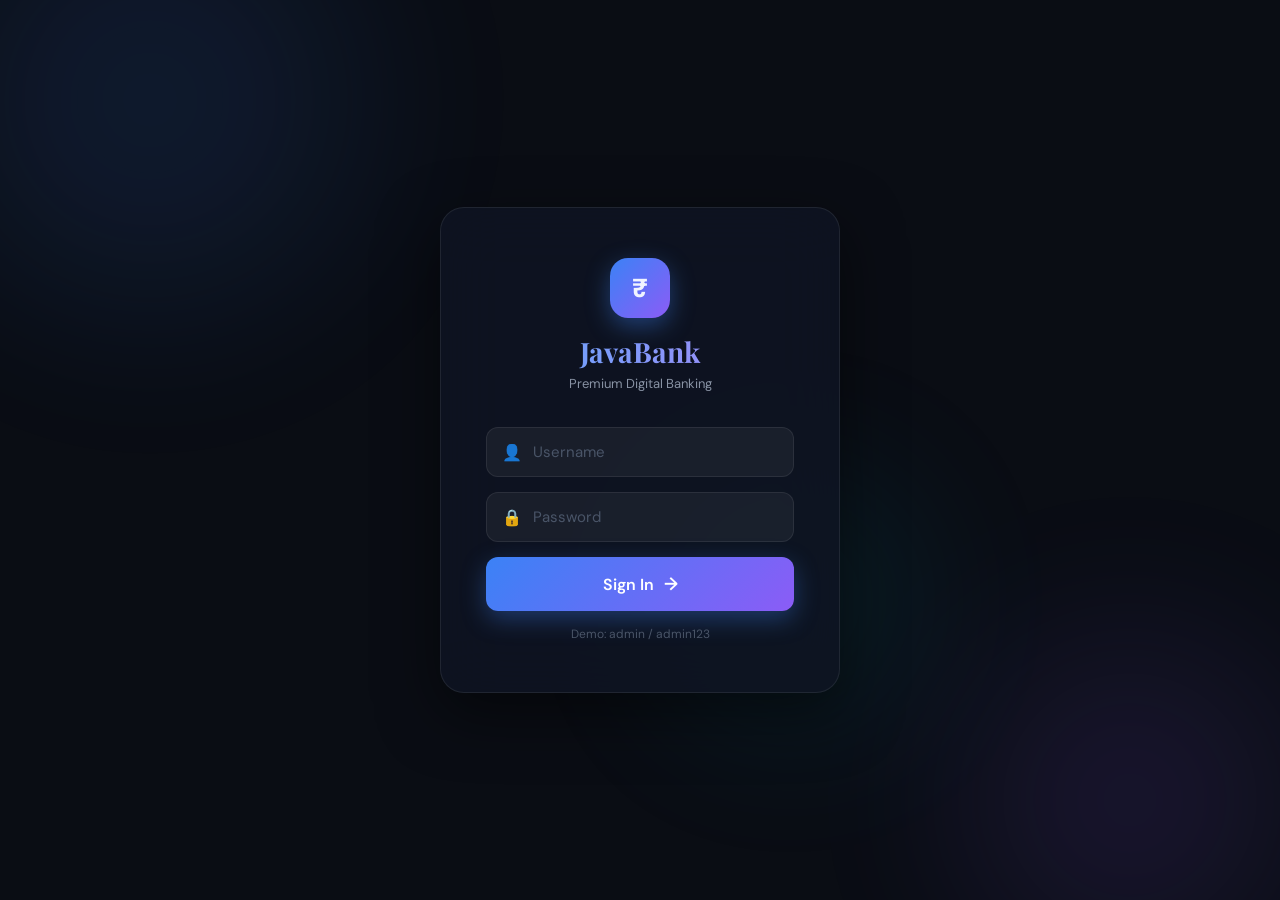
==== src/main/resources/static/index.html @ 06f4666f "Final fix for file structure" ====
<!DOCTYPE html>
<html lang="en">
<head>
    <meta charset="UTF-8">
    <meta name="viewport" content="width=device-width, initial-scale=1.0">
    <title>Java Bank | Premium Banking</title>
    <link rel="preconnect" href="https://fonts.googleapis.com">
    <link href="https://fonts.googleapis.com/css2?family=Playfair+Display:wght@400;700&family=DM+Sans:wght@300;400;500;600&display=swap" rel="stylesheet">
    <link rel="stylesheet" href="style.css">
</head>
<body>

<!-- Animated Background -->
<div class="bg-orbs">
    <div class="orb orb-1"></div>
    <div class="orb orb-2"></div>
    <div class="orb orb-3"></div>
</div>

<!-- LOGIN PAGE -->
<div class="auth-wrapper" id="authBox">
    <div class="auth-card">
        <div class="auth-logo">
            <span class="logo-icon">₹</span>
            <h1>JavaBank</h1>
            <p>Premium Digital Banking</p>
        </div>
        <div class="auth-form">
            <div class="input-group">
                <span class="input-icon">👤</span>
                <input type="text" id="loginUser" placeholder="Username" autocomplete="off">
            </div>
            <div class="input-group">
                <span class="input-icon">🔒</span>
                <input type="password" id="loginPass" placeholder="Password">
            </div>
            <button class="btn-login" onclick="handleLogin()">
                <span>Sign In</span>
                <span class="btn-arrow">→</span>
            </button>
            <p class="hint-text">Demo: admin / admin123</p>
        </div>
    </div>
</div>

<!-- MAIN APP -->
<div id="homePage" style="display:none;" class="app-wrapper">

    <!-- Sidebar -->
    <aside class="sidebar" id="sidebar">
        <div class="sidebar-header">
            <span class="logo-icon-sm">₹</span>
            <span class="brand-name">JavaBank</span>
        </div>
        <nav class="sidebar-nav">
            <a href="#" class="nav-item active" onclick="showSection('homeContent'); setActive(this)">
                <span class="nav-icon">🏠</span><span>Dashboard</span>
            </a>
            <a href="#" class="nav-item" onclick="showSection('viewBalanceSection'); setActive(this)">
                <span class="nav-icon">🔍</span><span>Check Balance</span>
            </a>
            <a href="#" class="nav-item" onclick="showSection('depositSection'); setActive(this)">
                <span class="nav-icon">💰</span><span>Deposit</span>
            </a>
            <a href="#" class="nav-item" onclick="showSection('withdrawSection'); setActive(this)">
                <span class="nav-icon">💸</span><span>Withdraw</span>
            </a>
            <a href="#" class="nav-item" onclick="showSection('transferSection'); setActive(this)">
                <span class="nav-icon">🔄</span><span>Transfer</span>
            </a>
        </nav>
        <div class="sidebar-footer">
            <div class="user-chip">
                <div class="avatar">A</div>
                <div>
                    <div class="user-name">Admin</div>
                    <div class="user-role">Super Admin</div>
                </div>
            </div>
            <button class="logout-btn" onclick="doLogout()">⏻</button>
        </div>
    </aside>

    <!-- Main Content -->
    <main class="main-content">
        <!-- Top Bar -->
        <header class="topbar">
            <button class="hamburger" onclick="toggleSidebar()">☰</button>
            <div class="topbar-right">
                <div class="greeting" id="greeting">Good Morning ☀️</div>
                <div class="date-badge" id="dateBadge"></div>
            </div>
        </header>

        <!-- DASHBOARD -->
        <section id="homeContent" class="page active-page">
            <div class="page-header">
                <h2>Welcome back, <span class="highlight">Admin</span></h2>
                <p>Manage your accounts seamlessly</p>
            </div>
            <div class="stats-row">
                <div class="stat-card" style="--accent:#4ade80">
                    <div class="stat-icon">💰</div>
                    <div class="stat-label">Total Deposits</div>
                    <div class="stat-value">Ready</div>
                </div>
                <div class="stat-card" style="--accent:#60a5fa">
                    <div class="stat-icon">🔄</div>
                    <div class="stat-label">Transfers</div>
                    <div class="stat-value">Active</div>
                </div>
                <div class="stat-card" style="--accent:#f472b6">
                    <div class="stat-icon">🔒</div>
                    <div class="stat-label">Security</div>
                    <div class="stat-value">Secured</div>
                </div>
            </div>
            <div class="quick-actions">
                <h3>Quick Actions</h3>
                <div class="action-grid">
                    <div class="action-card" onclick="showSection('viewBalanceSection'); setActiveBySection('viewBalanceSection')">
                        <div class="action-emoji">🔍</div>
                        <div class="action-label">Check Balance</div>
                        <div class="action-sub">View account details</div>
                    </div>
                    <div class="action-card" onclick="showSection('depositSection'); setActiveBySection('depositSection')">
                        <div class="action-emoji">💰</div>
                        <div class="action-label">Deposit</div>
                        <div class="action-sub">Add funds instantly</div>
                    </div>
                    <div class="action-card" onclick="showSection('withdrawSection'); setActiveBySection('withdrawSection')">
                        <div class="action-emoji">💸</div>
                        <div class="action-label">Withdraw</div>
                        <div class="action-sub">Cash out anytime</div>
                    </div>
                    <div class="action-card" onclick="showSection('transferSection'); setActiveBySection('transferSection')">
                        <div class="action-emoji">🔄</div>
                        <div class="action-label">Transfer</div>
                        <div class="action-sub">Send to any account</div>
                    </div>
                </div>
            </div>
        </section>

        <!-- CHECK BALANCE -->
        <section id="viewBalanceSection" class="page" style="display:none;">
            <div class="page-header">
                <button class="back-pill" onclick="goBack()">← Back</button>
                <h2>🔍 Check Balance</h2>
                <p>View account details by ID</p>
            </div>
            <div class="form-card">
                <div class="input-group">
                    <span class="input-icon">🆔</span>
                    <input type="number" id="vId" placeholder="Enter Account ID">
                </div>
                <button class="btn-action btn-blue" onclick="getAccountDetails()">View Details</button>
                <div id="res" class="result-box" style="display:none;"></div>
            </div>
        </section>

        <!-- DEPOSIT -->
        <section id="depositSection" class="page" style="display:none;">
            <div class="page-header">
                <button class="back-pill" onclick="goBack()">← Back</button>
                <h2>💰 Deposit Money</h2>
                <p>Add funds to an account</p>
            </div>
            <div class="form-card">
                <div class="input-group">
                    <span class="input-icon">🆔</span>
                    <input type="number" id="depId" placeholder="Account ID">
                </div>
                <div class="input-group">
                    <span class="input-icon">₹</span>
                    <input type="number" id="depAmount" placeholder="Amount">
                </div>
                <button class="btn-action btn-green" onclick="apiCall('deposit','depId','depAmount')">Confirm Deposit</button>
            </div>
        </section>

        <!-- WITHDRAW -->
        <section id="withdrawSection" class="page" style="display:none;">
            <div class="page-header">
                <button class="back-pill" onclick="goBack()">← Back</button>
                <h2>💸 Withdraw Money</h2>
                <p>Withdraw from an account</p>
            </div>
            <div class="form-card">
                <div class="input-group">
                    <span class="input-icon">🆔</span>
                    <input type="number" id="wId" placeholder="Account ID">
                </div>
                <div class="input-group">
                    <span class="input-icon">₹</span>
                    <input type="number" id="wAmount" placeholder="Amount">
                </div>
                <button class="btn-action btn-red" onclick="apiCall('withdraw','wId','wAmount')">Confirm Withdraw</button>
            </div>
        </section>

        <!-- TRANSFER -->
        <section id="transferSection" class="page" style="display:none;">
            <div class="page-header">
                <button class="back-pill" onclick="goBack()">← Back</button>
                <h2>🔄 Fund Transfer</h2>
                <p>Send money between accounts</p>
            </div>
            <div class="form-card">
                <div class="input-group">
                    <span class="input-icon">📤</span>
                    <input type="number" id="fromId" placeholder="From Account ID">
                </div>
                <div class="input-group">
                    <span class="input-icon">📥</span>
                    <input type="number" id="toId" placeholder="To Account ID">
                </div>
                <div class="input-group">
                    <span class="input-icon">₹</span>
                    <input type="number" id="tAmt" placeholder="Amount">
                </div>
                <button class="btn-action btn-blue" onclick="makeTransfer()">Transfer Now</button>
            </div>
        </section>

    </main>
</div>

<!-- Toast Notification -->
<div id="toast" class="toast"></div>

<script src="script.js"></script>
</body>
</html>
---- src/main/resources/static/style.css ----
/* ===== CSS VARIABLES ===== */
:root {
    --bg-deep: #0a0d14;
    --bg-card: rgba(255,255,255,0.04);
    --bg-card-hover: rgba(255,255,255,0.08);
    --border: rgba(255,255,255,0.08);
    --border-glow: rgba(99,179,237,0.3);
    --text-primary: #f0f4ff;
    --text-secondary: #8892a4;
    --text-muted: #4a5568;
    --accent-blue: #60a5fa;
    --accent-green: #4ade80;
    --accent-red: #f87171;
    --accent-gold: #fbbf24;
    --sidebar-w: 260px;
    --radius: 16px;
    --shadow: 0 20px 60px rgba(0,0,0,0.5);
}

/* ===== RESET ===== */
*, *::before, *::after { margin: 0; padding: 0; box-sizing: border-box; }

body {
    font-family: 'DM Sans', sans-serif;
    background: var(--bg-deep);
    color: var(--text-primary);
    min-height: 100vh;
    overflow-x: hidden;
}

/* ===== ANIMATED BACKGROUND ORBS ===== */
.bg-orbs {
    position: fixed; inset: 0;
    pointer-events: none;
    z-index: 0;
    overflow: hidden;
}
.orb {
    position: absolute;
    border-radius: 50%;
    filter: blur(80px);
    opacity: 0.15;
    animation: drift 12s ease-in-out infinite alternate;
}
.orb-1 {
    width: 500px; height: 500px;
    background: radial-gradient(circle, #3b82f6, transparent);
    top: -150px; left: -100px;
    animation-duration: 10s;
}
.orb-2 {
    width: 400px; height: 400px;
    background: radial-gradient(circle, #8b5cf6, transparent);
    bottom: -100px; right: -50px;
    animation-duration: 14s;
    animation-delay: -3s;
}
.orb-3 {
    width: 300px; height: 300px;
    background: radial-gradient(circle, #06b6d4, transparent);
    top: 50%; left: 50%;
    animation-duration: 18s;
    animation-delay: -7s;
}
@keyframes drift {
    0% { transform: translate(0, 0) scale(1); }
    100% { transform: translate(40px, 30px) scale(1.1); }
}

/* ===== AUTH / LOGIN ===== */
.auth-wrapper {
    position: fixed; inset: 0;
    display: flex; align-items: center; justify-content: center;
    z-index: 100;
}
.auth-card {
    background: rgba(15,20,35,0.85);
    backdrop-filter: blur(30px);
    border: 1px solid var(--border);
    border-radius: 24px;
    padding: 50px 45px;
    width: 400px;
    text-align: center;
    box-shadow: var(--shadow);
    animation: slideUp 0.6s cubic-bezier(0.34,1.56,0.64,1);
}
@keyframes slideUp {
    from { opacity: 0; transform: translateY(40px) scale(0.95); }
    to { opacity: 1; transform: translateY(0) scale(1); }
}
.auth-logo { margin-bottom: 35px; }
.logo-icon {
    display: inline-flex;
    width: 60px; height: 60px;
    background: linear-gradient(135deg, #3b82f6, #8b5cf6);
    border-radius: 18px;
    align-items: center; justify-content: center;
    font-size: 26px; font-weight: 900;
    margin-bottom: 15px;
    box-shadow: 0 8px 25px rgba(59,130,246,0.4);
}
.auth-logo h1 {
    font-family: 'Playfair Display', serif;
    font-size: 28px; font-weight: 700;
    background: linear-gradient(90deg, #60a5fa, #a78bfa);
    -webkit-background-clip: text;
    -webkit-text-fill-color: transparent;
}
.auth-logo p { color: var(--text-secondary); font-size: 13px; margin-top: 5px; }

.input-group {
    position: relative;
    margin-bottom: 15px;
    text-align: left;
}
.input-group .input-icon {
    position: absolute;
    left: 16px; top: 50%;
    transform: translateY(-50%);
    font-size: 16px;
    z-index: 1;
}
.input-group input {
    width: 100%;
    padding: 14px 16px 14px 46px;
    background: rgba(255,255,255,0.05);
    border: 1px solid var(--border);
    border-radius: 12px;
    color: var(--text-primary);
    font-size: 15px;
    font-family: 'DM Sans', sans-serif;
    transition: all 0.3s ease;
    outline: none;
}
.input-group input::placeholder { color: var(--text-muted); }
.input-group input:focus {
    border-color: var(--accent-blue);
    background: rgba(96,165,250,0.08);
    box-shadow: 0 0 0 3px rgba(96,165,250,0.12);
}

.btn-login {
    width: 100%;
    padding: 15px;
    background: linear-gradient(135deg, #3b82f6, #8b5cf6);
    color: white;
    border: none;
    border-radius: 12px;
    font-size: 16px;
    font-weight: 600;
    font-family: 'DM Sans', sans-serif;
    cursor: pointer;
    display: flex; align-items: center; justify-content: center;
    gap: 10px;
    transition: all 0.3s ease;
    margin-top: 8px;
    box-shadow: 0 8px 25px rgba(59,130,246,0.35);
}
.btn-login:hover {
    transform: translateY(-2px);
    box-shadow: 0 12px 35px rgba(59,130,246,0.5);
}
.btn-login:active { transform: translateY(0); }
.btn-arrow { font-size: 18px; transition: transform 0.3s; }
.btn-login:hover .btn-arrow { transform: translateX(4px); }
.hint-text { color: var(--text-muted); font-size: 12px; margin-top: 15px; }

/* ===== APP LAYOUT ===== */
.app-wrapper {
    display: flex;
    min-height: 100vh;
    position: relative;
    z-index: 1;
}

/* ===== SIDEBAR ===== */
.sidebar {
    width: var(--sidebar-w);
    background: rgba(10,13,22,0.9);
    backdrop-filter: blur(20px);
    border-right: 1px solid var(--border);
    display: flex; flex-direction: column;
    position: fixed; top: 0; left: 0; bottom: 0;
    z-index: 50;
    transition: transform 0.3s cubic-bezier(0.4,0,0.2,1);
}
.sidebar.hidden { transform: translateX(-100%); }

.sidebar-header {
    padding: 28px 24px 20px;
    display: flex; align-items: center; gap: 12px;
    border-bottom: 1px solid var(--border);
}
.logo-icon-sm {
    width: 38px; height: 38px;
    background: linear-gradient(135deg, #3b82f6, #8b5cf6);
    border-radius: 10px;
    display: flex; align-items: center; justify-content: center;
    font-size: 18px; font-weight: 900;
}
.brand-name {
    font-family: 'Playfair Display', serif;
    font-size: 20px; font-weight: 700;
    background: linear-gradient(90deg, #60a5fa, #a78bfa);
    -webkit-background-clip: text;
    -webkit-text-fill-color: transparent;
}

.sidebar-nav {
    padding: 20px 14px;
    flex: 1;
    display: flex; flex-direction: column; gap: 4px;
}
.nav-item {
    display: flex; align-items: center; gap: 12px;
    padding: 12px 16px;
    border-radius: 12px;
    text-decoration: none;
    color: var(--text-secondary);
    font-size: 14px; font-weight: 500;
    transition: all 0.25s ease;
    position: relative;
    overflow: hidden;
}
.nav-item::before {
    content: '';
    position: absolute; left: 0; top: 0; bottom: 0;
    width: 3px;
    background: linear-gradient(to bottom, #3b82f6, #8b5cf6);
    border-radius: 0 4px 4px 0;
    opacity: 0;
    transition: opacity 0.25s;
}
.nav-item:hover {
    background: var(--bg-card-hover);
    color: var(--text-primary);
}
.nav-item.active {
    background: rgba(59,130,246,0.12);
    color: var(--accent-blue);
}
.nav-item.active::before { opacity: 1; }
.nav-icon { font-size: 18px; }

.sidebar-footer {
    padding: 16px 14px;
    border-top: 1px solid var(--border);
    display: flex; align-items: center; gap: 10px;
}
.user-chip {
    display: flex; align-items: center; gap: 10px;
    flex: 1;
}
.avatar {
    width: 36px; height: 36px;
    background: linear-gradient(135deg, #3b82f6, #8b5cf6);
    border-radius: 10px;
    display: flex; align-items: center; justify-content: center;
    font-weight: 700; font-size: 15px;
}
.user-name { font-size: 13px; font-weight: 600; color: var(--text-primary); }
.user-role { font-size: 11px; color: var(--text-muted); }
.logout-btn {
    background: rgba(248,113,113,0.1);
    border: 1px solid rgba(248,113,113,0.2);
    color: var(--accent-red);
    border-radius: 10px;
    width: 36px; height: 36px;
    cursor: pointer; font-size: 16px;
    transition: all 0.25s;
    display: flex; align-items: center; justify-content: center;
}
.logout-btn:hover { background: rgba(248,113,113,0.2); transform: scale(1.05); }

/* ===== MAIN CONTENT ===== */
.main-content {
    margin-left: var(--sidebar-w);
    flex: 1;
    min-height: 100vh;
    display: flex; flex-direction: column;
}

/* ===== TOPBAR ===== */
.topbar {
    padding: 16px 32px;
    display: flex; align-items: center; justify-content: space-between;
    border-bottom: 1px solid var(--border);
    background: rgba(10,13,22,0.6);
    backdrop-filter: blur(20px);
    position: sticky; top: 0; z-index: 40;
}
.hamburger {
    background: var(--bg-card);
    border: 1px solid var(--border);
    color: var(--text-primary);
    border-radius: 10px;
    width: 38px; height: 38px;
    cursor: pointer; font-size: 18px;
    display: flex; align-items: center; justify-content: center;
    transition: all 0.25s;
}
.hamburger:hover { background: var(--bg-card-hover); }
.topbar-right { display: flex; align-items: center; gap: 16px; }
.greeting { font-size: 14px; color: var(--text-secondary); font-weight: 500; }
.date-badge {
    background: var(--bg-card);
    border: 1px solid var(--border);
    padding: 6px 14px;
    border-radius: 20px;
    font-size: 12px;
    color: var(--text-secondary);
}

/* ===== PAGE SECTIONS ===== */
.page {
    padding: 36px 40px;
    animation: fadeSlide 0.4s cubic-bezier(0.4,0,0.2,1);
}
@keyframes fadeSlide {
    from { opacity: 0; transform: translateY(16px); }
    to { opacity: 1; transform: translateY(0); }
}
.page-header { margin-bottom: 32px; }
.page-header h2 {
    font-family: 'Playfair Display', serif;
    font-size: 28px; font-weight: 700;
    margin-bottom: 6px;
}
.highlight {
    background: linear-gradient(90deg, #60a5fa, #a78bfa);
    -webkit-background-clip: text;
    -webkit-text-fill-color: transparent;
}
.page-header p { color: var(--text-secondary); font-size: 14px; }

/* ===== STATS ROW ===== */
.stats-row {
    display: grid;
    grid-template-columns: repeat(3, 1fr);
    gap: 20px;
    margin-bottom: 36px;
}
.stat-card {
    background: var(--bg-card);
    border: 1px solid var(--border);
    border-radius: var(--radius);
    padding: 24px;
    transition: all 0.3s ease;
    position: relative;
    overflow: hidden;
}
.stat-card::before {
    content: '';
    position: absolute;
    bottom: 0; left: 0; right: 0;
    height: 3px;
    background: var(--accent);
    opacity: 0.6;
    border-radius: 0 0 var(--radius) var(--radius);
}
.stat-card:hover {
    transform: translateY(-4px);
    background: var(--bg-card-hover);
    border-color: rgba(255,255,255,0.12);
    box-shadow: 0 12px 40px rgba(0,0,0,0.3);
}
.stat-icon { font-size: 28px; margin-bottom: 12px; }
.stat-label { font-size: 12px; color: var(--text-secondary); text-transform: uppercase; letter-spacing: 0.8px; margin-bottom: 6px; }
.stat-value { font-size: 20px; font-weight: 700; color: var(--accent); }

/* ===== QUICK ACTIONS ===== */
.quick-actions h3 {
    font-size: 16px; font-weight: 600;
    color: var(--text-secondary);
    text-transform: uppercase;
    letter-spacing: 1px;
    margin-bottom: 20px;
}
.action-grid {
    display: grid;
    grid-template-columns: repeat(4, 1fr);
    gap: 16px;
}
.action-card {
    background: var(--bg-card);
    border: 1px solid var(--border);
    border-radius: var(--radius);
    padding: 28px 20px;
    cursor: pointer;
    text-align: center;
    transition: all 0.3s cubic-bezier(0.34,1.56,0.64,1);
}
.action-card:hover {
    transform: translateY(-6px) scale(1.02);
    background: var(--bg-card-hover);
    border-color: rgba(96,165,250,0.3);
    box-shadow: 0 16px 40px rgba(0,0,0,0.4), 0 0 0 1px rgba(96,165,250,0.1);
}
.action-emoji { font-size: 32px; margin-bottom: 12px; }
.action-label { font-size: 14px; font-weight: 600; margin-bottom: 4px; }
.action-sub { font-size: 11px; color: var(--text-muted); }

/* ===== FORM CARD ===== */
.form-card {
    background: var(--bg-card);
    border: 1px solid var(--border);
    border-radius: 20px;
    padding: 36px;
    max-width: 480px;
    animation: fadeSlide 0.4s ease;
}

.btn-action {
    width: 100%;
    padding: 15px;
    border: none;
    border-radius: 12px;
    font-size: 15px; font-weight: 600;
    font-family: 'DM Sans', sans-serif;
    cursor: pointer;
    transition: all 0.3s ease;
    margin-top: 6px;
    letter-spacing: 0.3px;
}
.btn-blue {
    background: linear-gradient(135deg, #3b82f6, #6366f1);
    color: white;
    box-shadow: 0 8px 25px rgba(59,130,246,0.35);
}
.btn-blue:hover { transform: translateY(-2px); box-shadow: 0 12px 35px rgba(59,130,246,0.5); }
.btn-green {
    background: linear-gradient(135deg, #059669, #10b981);
    color: white;
    box-shadow: 0 8px 25px rgba(16,185,129,0.35);
}
.btn-green:hover { transform: translateY(-2px); box-shadow: 0 12px 35px rgba(16,185,129,0.5); }
.btn-red {
    background: linear-gradient(135deg, #dc2626, #ef4444);
    color: white;
    box-shadow: 0 8px 25px rgba(239,68,68,0.35);
}
.btn-red:hover { transform: translateY(-2px); box-shadow: 0 12px 35px rgba(239,68,68,0.5); }
.btn-action:active { transform: translateY(0) scale(0.98); }

/* ===== BACK BUTTON ===== */
.back-pill {
    display: inline-flex; align-items: center; gap: 6px;
    background: var(--bg-card);
    border: 1px solid var(--border);
    color: var(--text-secondary);
    padding: 8px 16px;
    border-radius: 20px;
    font-size: 13px; font-weight: 500;
    cursor: pointer;
    transition: all 0.25s;
    margin-bottom: 16px;
    font-family: 'DM Sans', sans-serif;
}
.back-pill:hover {
    background: var(--bg-card-hover);
    color: var(--text-primary);
    transform: translateX(-3px);
}

/* ===== RESULT BOX ===== */
.result-box {
    margin-top: 20px;
    padding: 20px 22px;
    background: rgba(96,165,250,0.08);
    border: 1px solid rgba(96,165,250,0.2);
    border-radius: 12px;
    color: var(--accent-blue);
    font-size: 15px; font-weight: 500;
    animation: fadeSlide 0.3s ease;
    line-height: 1.8;
}

/* ===== TOAST ===== */
.toast {
    position: fixed;
    bottom: 30px; right: 30px;
    padding: 14px 22px;
    border-radius: 12px;
    font-size: 14px; font-weight: 500;
    font-family: 'DM Sans', sans-serif;
    z-index: 999;
    opacity: 0;
    transform: translateY(20px);
    transition: all 0.4s cubic-bezier(0.34,1.56,0.64,1);
    pointer-events: none;
    max-width: 320px;
}
.toast.show {
    opacity: 1;
    transform: translateY(0);
}
.toast.success {
    background: rgba(16,185,129,0.15);
    border: 1px solid rgba(16,185,129,0.3);
    color: #4ade80;
    backdrop-filter: blur(10px);
}
.toast.error {
    background: rgba(239,68,68,0.15);
    border: 1px solid rgba(239,68,68,0.3);
    color: #f87171;
    backdrop-filter: blur(10px);
}
.toast.info {
    background: rgba(96,165,250,0.15);
    border: 1px solid rgba(96,165,250,0.3);
    color: #60a5fa;
    backdrop-filter: blur(10px);
}

/* ===== SCROLLBAR ===== */
::-webkit-scrollbar { width: 6px; }
::-webkit-scrollbar-track { background: transparent; }
::-webkit-scrollbar-thumb { background: rgba(255,255,255,0.1); border-radius: 3px; }
::-webkit-scrollbar-thumb:hover { background: rgba(255,255,255,0.2); }

/* ===== RESPONSIVE ===== */
@media (max-width: 768px) {
    .sidebar { transform: translateX(-100%); }
    .sidebar.mobile-open { transform: translateX(0); }
    .main-content { margin-left: 0; }
    .page { padding: 24px 20px; }
    .action-grid { grid-template-columns: repeat(2, 1fr); }
    .stats-row { grid-template-columns: 1fr; }
    .auth-card { width: 92%; padding: 40px 28px; }
}
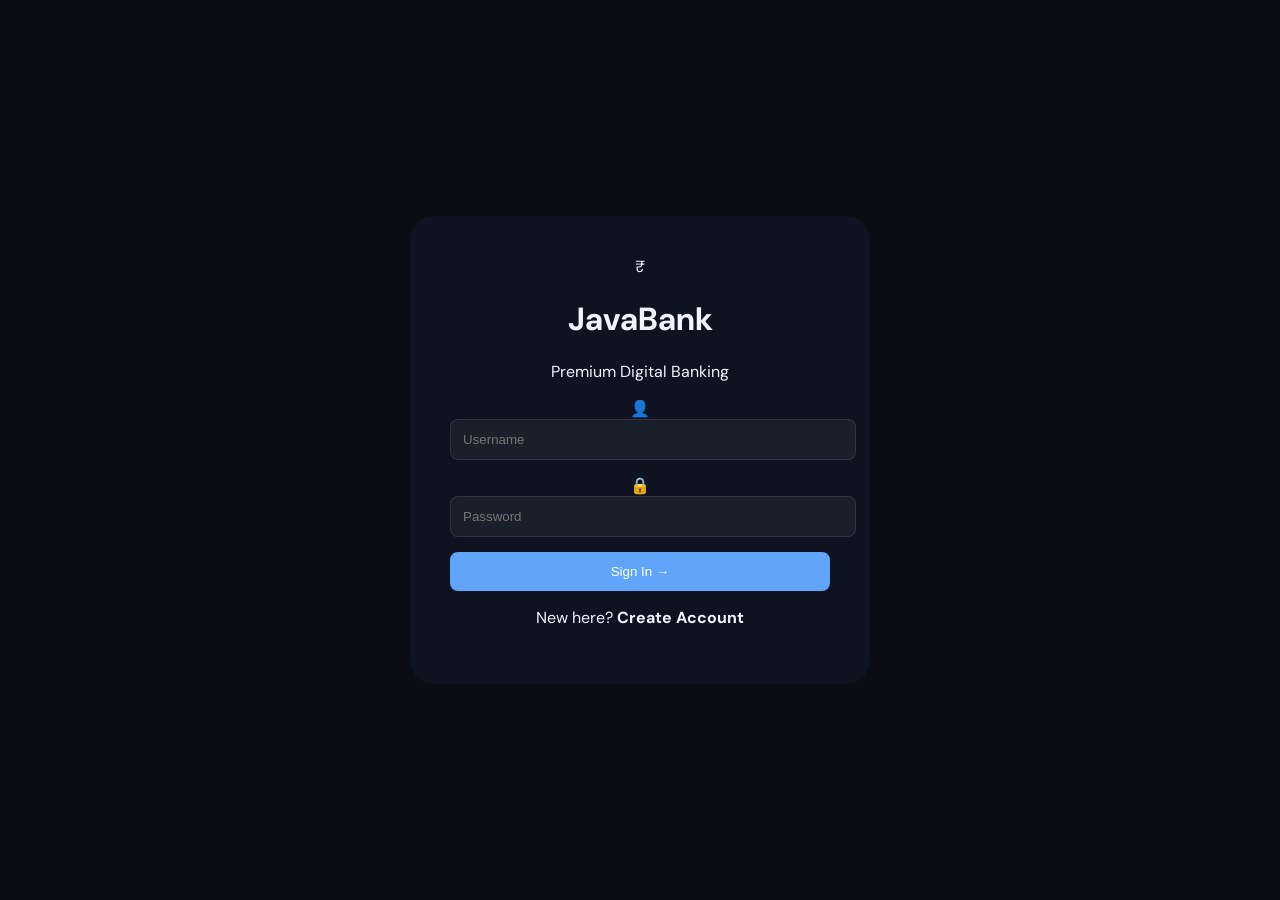
==== commit 4ee69a4c: "Fixed security v1 path" ====
--- a/src/main/resources/static/index.html
+++ b/src/main/resources/static/index.html
@@ -3,232 +3,107 @@
 <head>
     <meta charset="UTF-8">
     <meta name="viewport" content="width=device-width, initial-scale=1.0">
-    <title>Java Bank | Premium Banking</title>
-    <link rel="preconnect" href="https://fonts.googleapis.com">
-    <link href="https://fonts.googleapis.com/css2?family=Playfair+Display:wght@400;700&family=DM+Sans:wght@300;400;500;600&display=swap" rel="stylesheet">
+    <title>JavaBank | Premium Banking</title>
+    <link href="https://fonts.googleapis.com/css2?family=Playfair+Display:wght@700&family=DM+Sans:wght@400;500;700&display=swap" rel="stylesheet">
     <link rel="stylesheet" href="style.css">
 </head>
 <body>
 
-<!-- Animated Background -->
 <div class="bg-orbs">
     <div class="orb orb-1"></div>
     <div class="orb orb-2"></div>
-    <div class="orb orb-3"></div>
 </div>
 
-<!-- LOGIN PAGE -->
 <div class="auth-wrapper" id="authBox">
     <div class="auth-card">
         <div class="auth-logo">
             <span class="logo-icon">₹</span>
             <h1>JavaBank</h1>
-            <p>Premium Digital Banking</p>
+            <p id="authSubtitle">Premium Digital Banking</p>
         </div>
-        <div class="auth-form">
+
+        <div id="loginForm">
             <div class="input-group">
                 <span class="input-icon">👤</span>
-                <input type="text" id="loginUser" placeholder="Username" autocomplete="off">
+                <input type="text" id="loginUser" placeholder="Username">
             </div>
             <div class="input-group">
                 <span class="input-icon">🔒</span>
                 <input type="password" id="loginPass" placeholder="Password">
             </div>
-            <button class="btn-login" onclick="handleLogin()">
-                <span>Sign In</span>
-                <span class="btn-arrow">→</span>
-            </button>
-            <p class="hint-text">Demo: admin / admin123</p>
+            <button class="btn-login" onclick="handleLogin()">Sign In →</button>
+            <p class="hint-text" onclick="toggleAuth(true)">New here? <b>Create Account</b></p>
+        </div>
+
+        <div id="signupForm" style="display:none;">
+            <div class="input-group">
+                <span class="input-icon">👤</span>
+                <input type="text" id="regUser" placeholder="Choose Username">
+            </div>
+            <div class="input-group">
+                <span class="input-icon">🔒</span>
+                <input type="password" id="regPass" placeholder="Set Password">
+            </div>
+            <button class="btn-login btn-green" onclick="handleSignup()">Register Now →</button>
+            <p class="hint-text" onclick="toggleAuth(false)">Already have an account? <b>Login</b></p>
         </div>
     </div>
 </div>
 
-<!-- MAIN APP -->
 <div id="homePage" style="display:none;" class="app-wrapper">
-
-    <!-- Sidebar -->
-    <aside class="sidebar" id="sidebar">
+    <aside class="sidebar">
         <div class="sidebar-header">
             <span class="logo-icon-sm">₹</span>
             <span class="brand-name">JavaBank</span>
         </div>
         <nav class="sidebar-nav">
-            <a href="#" class="nav-item active" onclick="showSection('homeContent'); setActive(this)">
-                <span class="nav-icon">🏠</span><span>Dashboard</span>
-            </a>
-            <a href="#" class="nav-item" onclick="showSection('viewBalanceSection'); setActive(this)">
-                <span class="nav-icon">🔍</span><span>Check Balance</span>
-            </a>
-            <a href="#" class="nav-item" onclick="showSection('depositSection'); setActive(this)">
-                <span class="nav-icon">💰</span><span>Deposit</span>
-            </a>
-            <a href="#" class="nav-item" onclick="showSection('withdrawSection'); setActive(this)">
-                <span class="nav-icon">💸</span><span>Withdraw</span>
-            </a>
-            <a href="#" class="nav-item" onclick="showSection('transferSection'); setActive(this)">
-                <span class="nav-icon">🔄</span><span>Transfer</span>
-            </a>
+            <a href="#" class="nav-item active" onclick="showSection('homeContent')">🏠 Dashboard</a>
+            <a href="#" class="nav-item" onclick="showSection('viewBalanceSection')">🔍 Check Balance</a>
+            <a href="#" class="nav-item" onclick="showSection('depositSection')">💰 Deposit</a>
+            <a href="#" class="nav-item" onclick="showSection('withdrawSection')">💸 Withdraw</a>
+            <a href="#" class="nav-item" onclick="showSection('transferSection')">🔄 Transfer</a>
         </nav>
         <div class="sidebar-footer">
-            <div class="user-chip">
-                <div class="avatar">A</div>
-                <div>
-                    <div class="user-name">Admin</div>
-                    <div class="user-role">Super Admin</div>
-                </div>
-            </div>
-            <button class="logout-btn" onclick="doLogout()">⏻</button>
+            <button class="logout-btn" onclick="location.reload()">⏻ Logout</button>
         </div>
     </aside>
 
-    <!-- Main Content -->
     <main class="main-content">
-        <!-- Top Bar -->
-        <header class="topbar">
-            <button class="hamburger" onclick="toggleSidebar()">☰</button>
-            <div class="topbar-right">
-                <div class="greeting" id="greeting">Good Morning ☀️</div>
-                <div class="date-badge" id="dateBadge"></div>
-            </div>
-        </header>
-
-        <!-- DASHBOARD -->
         <section id="homeContent" class="page active-page">
-            <div class="page-header">
-                <h2>Welcome back, <span class="highlight">Admin</span></h2>
-                <p>Manage your accounts seamlessly</p>
-            </div>
-            <div class="stats-row">
-                <div class="stat-card" style="--accent:#4ade80">
-                    <div class="stat-icon">💰</div>
-                    <div class="stat-label">Total Deposits</div>
-                    <div class="stat-value">Ready</div>
-                </div>
-                <div class="stat-card" style="--accent:#60a5fa">
-                    <div class="stat-icon">🔄</div>
-                    <div class="stat-label">Transfers</div>
-                    <div class="stat-value">Active</div>
-                </div>
-                <div class="stat-card" style="--accent:#f472b6">
-                    <div class="stat-icon">🔒</div>
-                    <div class="stat-label">Security</div>
-                    <div class="stat-value">Secured</div>
-                </div>
-            </div>
-            <div class="quick-actions">
-                <h3>Quick Actions</h3>
-                <div class="action-grid">
-                    <div class="action-card" onclick="showSection('viewBalanceSection'); setActiveBySection('viewBalanceSection')">
-                        <div class="action-emoji">🔍</div>
-                        <div class="action-label">Check Balance</div>
-                        <div class="action-sub">View account details</div>
-                    </div>
-                    <div class="action-card" onclick="showSection('depositSection'); setActiveBySection('depositSection')">
-                        <div class="action-emoji">💰</div>
-                        <div class="action-label">Deposit</div>
-                        <div class="action-sub">Add funds instantly</div>
-                    </div>
-                    <div class="action-card" onclick="showSection('withdrawSection'); setActiveBySection('withdrawSection')">
-                        <div class="action-emoji">💸</div>
-                        <div class="action-label">Withdraw</div>
-                        <div class="action-sub">Cash out anytime</div>
-                    </div>
-                    <div class="action-card" onclick="showSection('transferSection'); setActiveBySection('transferSection')">
-                        <div class="action-emoji">🔄</div>
-                        <div class="action-label">Transfer</div>
-                        <div class="action-sub">Send to any account</div>
-                    </div>
-                </div>
+            <h2>Welcome to your Dashboard</h2>
+            <div class="action-grid">
+                <div class="action-card" onclick="showSection('viewBalanceSection')">🔍 Balance</div>
+                <div class="action-card" onclick="showSection('depositSection')">💰 Deposit</div>
+                <div class="action-card" onclick="showSection('withdrawSection')">💸 Withdraw</div>
+                <div class="action-card" onclick="showSection('transferSection')">🔄 Transfer</div>
             </div>
         </section>
 
-        <!-- CHECK BALANCE -->
         <section id="viewBalanceSection" class="page" style="display:none;">
-            <div class="page-header">
-                <button class="back-pill" onclick="goBack()">← Back</button>
-                <h2>🔍 Check Balance</h2>
-                <p>View account details by ID</p>
-            </div>
-            <div class="form-card">
-                <div class="input-group">
-                    <span class="input-icon">🆔</span>
-                    <input type="number" id="vId" placeholder="Enter Account ID">
-                </div>
-                <button class="btn-action btn-blue" onclick="getAccountDetails()">View Details</button>
-                <div id="res" class="result-box" style="display:none;"></div>
-            </div>
+            <h3>Check Balance</h3>
+            <input type="number" id="vId" placeholder="Account ID">
+            <button class="btn-action" onclick="getAccountDetails()">View Details</button>
+            <div id="res" class="result-box" style="display:none;"></div>
         </section>
 
-        <!-- DEPOSIT -->
         <section id="depositSection" class="page" style="display:none;">
-            <div class="page-header">
-                <button class="back-pill" onclick="goBack()">← Back</button>
-                <h2>💰 Deposit Money</h2>
-                <p>Add funds to an account</p>
-            </div>
-            <div class="form-card">
-                <div class="input-group">
-                    <span class="input-icon">🆔</span>
-                    <input type="number" id="depId" placeholder="Account ID">
-                </div>
-                <div class="input-group">
-                    <span class="input-icon">₹</span>
-                    <input type="number" id="depAmount" placeholder="Amount">
-                </div>
-                <button class="btn-action btn-green" onclick="apiCall('deposit','depId','depAmount')">Confirm Deposit</button>
-            </div>
+            <h3>Deposit Money</h3>
+            <input type="number" id="depId" placeholder="Account ID">
+            <input type="number" id="depAmount" placeholder="Amount">
+            <button class="btn-action" onclick="apiCall('deposit','depId','depAmount')">Confirm</button>
         </section>
 
-        <!-- WITHDRAW -->
-        <section id="withdrawSection" class="page" style="display:none;">
-            <div class="page-header">
-                <button class="back-pill" onclick="goBack()">← Back</button>
-                <h2>💸 Withdraw Money</h2>
-                <p>Withdraw from an account</p>
-            </div>
-            <div class="form-card">
-                <div class="input-group">
-                    <span class="input-icon">🆔</span>
-                    <input type="number" id="wId" placeholder="Account ID">
-                </div>
-                <div class="input-group">
-                    <span class="input-icon">₹</span>
-                    <input type="number" id="wAmount" placeholder="Amount">
-                </div>
-                <button class="btn-action btn-red" onclick="apiCall('withdraw','wId','wAmount')">Confirm Withdraw</button>
-            </div>
+        <section id="transferSection" class="page" style="display:none;">
+            <h3>Transfer Funds</h3>
+            <input type="number" id="fromId" placeholder="From ID">
+            <input type="number" id="toId" placeholder="To ID">
+            <input type="number" id="tAmt" placeholder="Amount">
+            <button class="btn-action" onclick="makeTransfer()">Transfer Now</button>
         </section>
-
-        <!-- TRANSFER -->
-        <section id="transferSection" class="page" style="display:none;">
-            <div class="page-header">
-                <button class="back-pill" onclick="goBack()">← Back</button>
-                <h2>🔄 Fund Transfer</h2>
-                <p>Send money between accounts</p>
-            </div>
-            <div class="form-card">
-                <div class="input-group">
-                    <span class="input-icon">📤</span>
-                    <input type="number" id="fromId" placeholder="From Account ID">
-                </div>
-                <div class="input-group">
-                    <span class="input-icon">📥</span>
-                    <input type="number" id="toId" placeholder="To Account ID">
-                </div>
-                <div class="input-group">
-                    <span class="input-icon">₹</span>
-                    <input type="number" id="tAmt" placeholder="Amount">
-                </div>
-                <button class="btn-action btn-blue" onclick="makeTransfer()">Transfer Now</button>
-            </div>
-        </section>
-
     </main>
 </div>
 
-<!-- Toast Notification -->
 <div id="toast" class="toast"></div>
-
 <script src="script.js"></script>
 </body>
-</html>
+</html>
--- a/src/main/resources/static/style.css
+++ b/src/main/resources/static/style.css
@@ -1,531 +1,45 @@
-/* ===== CSS VARIABLES ===== */
 :root {
     --bg-deep: #0a0d14;
-    --bg-card: rgba(255,255,255,0.04);
-    --bg-card-hover: rgba(255,255,255,0.08);
-    --border: rgba(255,255,255,0.08);
-    --border-glow: rgba(99,179,237,0.3);
+    --bg-card: rgba(255,255,255,0.05);
     --text-primary: #f0f4ff;
-    --text-secondary: #8892a4;
-    --text-muted: #4a5568;
     --accent-blue: #60a5fa;
-    --accent-green: #4ade80;
-    --accent-red: #f87171;
-    --accent-gold: #fbbf24;
-    --sidebar-w: 260px;
-    --radius: 16px;
-    --shadow: 0 20px 60px rgba(0,0,0,0.5);
+    --radius: 12px;
 }
-
-/* ===== RESET ===== */
-*, *::before, *::after { margin: 0; padding: 0; box-sizing: border-box; }
 
 body {
     font-family: 'DM Sans', sans-serif;
     background: var(--bg-deep);
     color: var(--text-primary);
-    min-height: 100vh;
-    overflow-x: hidden;
+    margin: 0;
 }
 
-/* ===== ANIMATED BACKGROUND ORBS ===== */
-.bg-orbs {
-    position: fixed; inset: 0;
-    pointer-events: none;
-    z-index: 0;
-    overflow: hidden;
-}
-.orb {
-    position: absolute;
-    border-radius: 50%;
-    filter: blur(80px);
-    opacity: 0.15;
-    animation: drift 12s ease-in-out infinite alternate;
-}
-.orb-1 {
-    width: 500px; height: 500px;
-    background: radial-gradient(circle, #3b82f6, transparent);
-    top: -150px; left: -100px;
-    animation-duration: 10s;
-}
-.orb-2 {
-    width: 400px; height: 400px;
-    background: radial-gradient(circle, #8b5cf6, transparent);
-    bottom: -100px; right: -50px;
-    animation-duration: 14s;
-    animation-delay: -3s;
-}
-.orb-3 {
-    width: 300px; height: 300px;
-    background: radial-gradient(circle, #06b6d4, transparent);
-    top: 50%; left: 50%;
-    animation-duration: 18s;
-    animation-delay: -7s;
-}
-@keyframes drift {
-    0% { transform: translate(0, 0) scale(1); }
-    100% { transform: translate(40px, 30px) scale(1.1); }
+.auth-wrapper {
+    height: 100vh; display: flex; align-items: center; justify-content: center;
 }
 
-/* ===== AUTH / LOGIN ===== */
-.auth-wrapper {
-    position: fixed; inset: 0;
-    display: flex; align-items: center; justify-content: center;
-    z-index: 100;
-}
 .auth-card {
-    background: rgba(15,20,35,0.85);
-    backdrop-filter: blur(30px);
-    border: 1px solid var(--border);
-    border-radius: 24px;
-    padding: 50px 45px;
-    width: 400px;
-    text-align: center;
-    box-shadow: var(--shadow);
-    animation: slideUp 0.6s cubic-bezier(0.34,1.56,0.64,1);
-}
-@keyframes slideUp {
-    from { opacity: 0; transform: translateY(40px) scale(0.95); }
-    to { opacity: 1; transform: translateY(0) scale(1); }
-}
-.auth-logo { margin-bottom: 35px; }
-.logo-icon {
-    display: inline-flex;
-    width: 60px; height: 60px;
-    background: linear-gradient(135deg, #3b82f6, #8b5cf6);
-    border-radius: 18px;
-    align-items: center; justify-content: center;
-    font-size: 26px; font-weight: 900;
-    margin-bottom: 15px;
-    box-shadow: 0 8px 25px rgba(59,130,246,0.4);
-}
-.auth-logo h1 {
-    font-family: 'Playfair Display', serif;
-    font-size: 28px; font-weight: 700;
-    background: linear-gradient(90deg, #60a5fa, #a78bfa);
-    -webkit-background-clip: text;
-    -webkit-text-fill-color: transparent;
-}
-.auth-logo p { color: var(--text-secondary); font-size: 13px; margin-top: 5px; }
-
-.input-group {
-    position: relative;
-    margin-bottom: 15px;
-    text-align: left;
-}
-.input-group .input-icon {
-    position: absolute;
-    left: 16px; top: 50%;
-    transform: translateY(-50%);
-    font-size: 16px;
-    z-index: 1;
-}
-.input-group input {
-    width: 100%;
-    padding: 14px 16px 14px 46px;
-    background: rgba(255,255,255,0.05);
-    border: 1px solid var(--border);
-    border-radius: 12px;
-    color: var(--text-primary);
-    font-size: 15px;
-    font-family: 'DM Sans', sans-serif;
-    transition: all 0.3s ease;
-    outline: none;
-}
-.input-group input::placeholder { color: var(--text-muted); }
-.input-group input:focus {
-    border-color: var(--accent-blue);
-    background: rgba(96,165,250,0.08);
-    box-shadow: 0 0 0 3px rgba(96,165,250,0.12);
+    background: rgba(15,20,35,0.9); padding: 40px; border-radius: 24px; width: 380px; text-align: center;
 }
 
-.btn-login {
-    width: 100%;
-    padding: 15px;
-    background: linear-gradient(135deg, #3b82f6, #8b5cf6);
-    color: white;
-    border: none;
-    border-radius: 12px;
-    font-size: 16px;
-    font-weight: 600;
-    font-family: 'DM Sans', sans-serif;
-    cursor: pointer;
-    display: flex; align-items: center; justify-content: center;
-    gap: 10px;
-    transition: all 0.3s ease;
-    margin-top: 8px;
-    box-shadow: 0 8px 25px rgba(59,130,246,0.35);
-}
-.btn-login:hover {
-    transform: translateY(-2px);
-    box-shadow: 0 12px 35px rgba(59,130,246,0.5);
-}
-.btn-login:active { transform: translateY(0); }
-.btn-arrow { font-size: 18px; transition: transform 0.3s; }
-.btn-login:hover .btn-arrow { transform: translateX(4px); }
-.hint-text { color: var(--text-muted); font-size: 12px; margin-top: 15px; }
-
-/* ===== APP LAYOUT ===== */
-.app-wrapper {
-    display: flex;
-    min-height: 100vh;
-    position: relative;
-    z-index: 1;
+.input-group { margin-bottom: 15px; }
+input { 
+    width: 100%; padding: 12px; background: rgba(255,255,255,0.05); border: 1px solid rgba(255,255,255,0.1);
+    color: white; border-radius: 8px; outline: none;
 }
 
-/* ===== SIDEBAR ===== */
-.sidebar {
-    width: var(--sidebar-w);
-    background: rgba(10,13,22,0.9);
-    backdrop-filter: blur(20px);
-    border-right: 1px solid var(--border);
-    display: flex; flex-direction: column;
-    position: fixed; top: 0; left: 0; bottom: 0;
-    z-index: 50;
-    transition: transform 0.3s cubic-bezier(0.4,0,0.2,1);
-}
-.sidebar.hidden { transform: translateX(-100%); }
-
-.sidebar-header {
-    padding: 28px 24px 20px;
-    display: flex; align-items: center; gap: 12px;
-    border-bottom: 1px solid var(--border);
-}
-.logo-icon-sm {
-    width: 38px; height: 38px;
-    background: linear-gradient(135deg, #3b82f6, #8b5cf6);
-    border-radius: 10px;
-    display: flex; align-items: center; justify-content: center;
-    font-size: 18px; font-weight: 900;
-}
-.brand-name {
-    font-family: 'Playfair Display', serif;
-    font-size: 20px; font-weight: 700;
-    background: linear-gradient(90deg, #60a5fa, #a78bfa);
-    -webkit-background-clip: text;
-    -webkit-text-fill-color: transparent;
+.btn-login, .btn-action {
+    width: 100%; padding: 12px; background: var(--accent-blue); border: none; color: white; border-radius: 8px; cursor: pointer;
 }
 
-.sidebar-nav {
-    padding: 20px 14px;
-    flex: 1;
-    display: flex; flex-direction: column; gap: 4px;
-}
-.nav-item {
-    display: flex; align-items: center; gap: 12px;
-    padding: 12px 16px;
-    border-radius: 12px;
-    text-decoration: none;
-    color: var(--text-secondary);
-    font-size: 14px; font-weight: 500;
-    transition: all 0.25s ease;
-    position: relative;
-    overflow: hidden;
-}
-.nav-item::before {
-    content: '';
-    position: absolute; left: 0; top: 0; bottom: 0;
-    width: 3px;
-    background: linear-gradient(to bottom, #3b82f6, #8b5cf6);
-    border-radius: 0 4px 4px 0;
-    opacity: 0;
-    transition: opacity 0.25s;
-}
-.nav-item:hover {
-    background: var(--bg-card-hover);
-    color: var(--text-primary);
-}
-.nav-item.active {
-    background: rgba(59,130,246,0.12);
-    color: var(--accent-blue);
-}
-.nav-item.active::before { opacity: 1; }
-.nav-icon { font-size: 18px; }
+.app-wrapper { display: flex; min-height: 100vh; }
+.sidebar { width: 250px; background: #0f1423; padding: 20px; border-right: 1px solid rgba(255,255,255,0.1); }
+.main-content { flex: 1; padding: 40px; }
 
-.sidebar-footer {
-    padding: 16px 14px;
-    border-top: 1px solid var(--border);
-    display: flex; align-items: center; gap: 10px;
-}
-.user-chip {
-    display: flex; align-items: center; gap: 10px;
-    flex: 1;
-}
-.avatar {
-    width: 36px; height: 36px;
-    background: linear-gradient(135deg, #3b82f6, #8b5cf6);
-    border-radius: 10px;
-    display: flex; align-items: center; justify-content: center;
-    font-weight: 700; font-size: 15px;
-}
-.user-name { font-size: 13px; font-weight: 600; color: var(--text-primary); }
-.user-role { font-size: 11px; color: var(--text-muted); }
-.logout-btn {
-    background: rgba(248,113,113,0.1);
-    border: 1px solid rgba(248,113,113,0.2);
-    color: var(--accent-red);
-    border-radius: 10px;
-    width: 36px; height: 36px;
-    cursor: pointer; font-size: 16px;
-    transition: all 0.25s;
-    display: flex; align-items: center; justify-content: center;
-}
-.logout-btn:hover { background: rgba(248,113,113,0.2); transform: scale(1.05); }
+.nav-item { display: block; padding: 12px; color: #8892a4; text-decoration: none; margin-bottom: 5px; }
+.nav-item:hover { background: rgba(255,255,255,0.05); border-radius: 8px; }
 
-/* ===== MAIN CONTENT ===== */
-.main-content {
-    margin-left: var(--sidebar-w);
-    flex: 1;
-    min-height: 100vh;
-    display: flex; flex-direction: column;
-}
+.action-grid { display: grid; grid-template-columns: repeat(2, 1fr); gap: 15px; margin-top: 20px; }
+.action-card { background: var(--bg-card); padding: 30px; border-radius: 15px; cursor: pointer; text-align: center; }
 
-/* ===== TOPBAR ===== */
-.topbar {
-    padding: 16px 32px;
-    display: flex; align-items: center; justify-content: space-between;
-    border-bottom: 1px solid var(--border);
-    background: rgba(10,13,22,0.6);
-    backdrop-filter: blur(20px);
-    position: sticky; top: 0; z-index: 40;
-}
-.hamburger {
-    background: var(--bg-card);
-    border: 1px solid var(--border);
-    color: var(--text-primary);
-    border-radius: 10px;
-    width: 38px; height: 38px;
-    cursor: pointer; font-size: 18px;
-    display: flex; align-items: center; justify-content: center;
-    transition: all 0.25s;
-}
-.hamburger:hover { background: var(--bg-card-hover); }
-.topbar-right { display: flex; align-items: center; gap: 16px; }
-.greeting { font-size: 14px; color: var(--text-secondary); font-weight: 500; }
-.date-badge {
-    background: var(--bg-card);
-    border: 1px solid var(--border);
-    padding: 6px 14px;
-    border-radius: 20px;
-    font-size: 12px;
-    color: var(--text-secondary);
-}
-
-/* ===== PAGE SECTIONS ===== */
-.page {
-    padding: 36px 40px;
-    animation: fadeSlide 0.4s cubic-bezier(0.4,0,0.2,1);
-}
-@keyframes fadeSlide {
-    from { opacity: 0; transform: translateY(16px); }
-    to { opacity: 1; transform: translateY(0); }
-}
-.page-header { margin-bottom: 32px; }
-.page-header h2 {
-    font-family: 'Playfair Display', serif;
-    font-size: 28px; font-weight: 700;
-    margin-bottom: 6px;
-}
-.highlight {
-    background: linear-gradient(90deg, #60a5fa, #a78bfa);
-    -webkit-background-clip: text;
-    -webkit-text-fill-color: transparent;
-}
-.page-header p { color: var(--text-secondary); font-size: 14px; }
-
-/* ===== STATS ROW ===== */
-.stats-row {
-    display: grid;
-    grid-template-columns: repeat(3, 1fr);
-    gap: 20px;
-    margin-bottom: 36px;
-}
-.stat-card {
-    background: var(--bg-card);
-    border: 1px solid var(--border);
-    border-radius: var(--radius);
-    padding: 24px;
-    transition: all 0.3s ease;
-    position: relative;
-    overflow: hidden;
-}
-.stat-card::before {
-    content: '';
-    position: absolute;
-    bottom: 0; left: 0; right: 0;
-    height: 3px;
-    background: var(--accent);
-    opacity: 0.6;
-    border-radius: 0 0 var(--radius) var(--radius);
-}
-.stat-card:hover {
-    transform: translateY(-4px);
-    background: var(--bg-card-hover);
-    border-color: rgba(255,255,255,0.12);
-    box-shadow: 0 12px 40px rgba(0,0,0,0.3);
-}
-.stat-icon { font-size: 28px; margin-bottom: 12px; }
-.stat-label { font-size: 12px; color: var(--text-secondary); text-transform: uppercase; letter-spacing: 0.8px; margin-bottom: 6px; }
-.stat-value { font-size: 20px; font-weight: 700; color: var(--accent); }
-
-/* ===== QUICK ACTIONS ===== */
-.quick-actions h3 {
-    font-size: 16px; font-weight: 600;
-    color: var(--text-secondary);
-    text-transform: uppercase;
-    letter-spacing: 1px;
-    margin-bottom: 20px;
-}
-.action-grid {
-    display: grid;
-    grid-template-columns: repeat(4, 1fr);
-    gap: 16px;
-}
-.action-card {
-    background: var(--bg-card);
-    border: 1px solid var(--border);
-    border-radius: var(--radius);
-    padding: 28px 20px;
-    cursor: pointer;
-    text-align: center;
-    transition: all 0.3s cubic-bezier(0.34,1.56,0.64,1);
-}
-.action-card:hover {
-    transform: translateY(-6px) scale(1.02);
-    background: var(--bg-card-hover);
-    border-color: rgba(96,165,250,0.3);
-    box-shadow: 0 16px 40px rgba(0,0,0,0.4), 0 0 0 1px rgba(96,165,250,0.1);
-}
-.action-emoji { font-size: 32px; margin-bottom: 12px; }
-.action-label { font-size: 14px; font-weight: 600; margin-bottom: 4px; }
-.action-sub { font-size: 11px; color: var(--text-muted); }
-
-/* ===== FORM CARD ===== */
-.form-card {
-    background: var(--bg-card);
-    border: 1px solid var(--border);
-    border-radius: 20px;
-    padding: 36px;
-    max-width: 480px;
-    animation: fadeSlide 0.4s ease;
-}
-
-.btn-action {
-    width: 100%;
-    padding: 15px;
-    border: none;
-    border-radius: 12px;
-    font-size: 15px; font-weight: 600;
-    font-family: 'DM Sans', sans-serif;
-    cursor: pointer;
-    transition: all 0.3s ease;
-    margin-top: 6px;
-    letter-spacing: 0.3px;
-}
-.btn-blue {
-    background: linear-gradient(135deg, #3b82f6, #6366f1);
-    color: white;
-    box-shadow: 0 8px 25px rgba(59,130,246,0.35);
-}
-.btn-blue:hover { transform: translateY(-2px); box-shadow: 0 12px 35px rgba(59,130,246,0.5); }
-.btn-green {
-    background: linear-gradient(135deg, #059669, #10b981);
-    color: white;
-    box-shadow: 0 8px 25px rgba(16,185,129,0.35);
-}
-.btn-green:hover { transform: translateY(-2px); box-shadow: 0 12px 35px rgba(16,185,129,0.5); }
-.btn-red {
-    background: linear-gradient(135deg, #dc2626, #ef4444);
-    color: white;
-    box-shadow: 0 8px 25px rgba(239,68,68,0.35);
-}
-.btn-red:hover { transform: translateY(-2px); box-shadow: 0 12px 35px rgba(239,68,68,0.5); }
-.btn-action:active { transform: translateY(0) scale(0.98); }
-
-/* ===== BACK BUTTON ===== */
-.back-pill {
-    display: inline-flex; align-items: center; gap: 6px;
-    background: var(--bg-card);
-    border: 1px solid var(--border);
-    color: var(--text-secondary);
-    padding: 8px 16px;
-    border-radius: 20px;
-    font-size: 13px; font-weight: 500;
-    cursor: pointer;
-    transition: all 0.25s;
-    margin-bottom: 16px;
-    font-family: 'DM Sans', sans-serif;
-}
-.back-pill:hover {
-    background: var(--bg-card-hover);
-    color: var(--text-primary);
-    transform: translateX(-3px);
-}
-
-/* ===== RESULT BOX ===== */
-.result-box {
-    margin-top: 20px;
-    padding: 20px 22px;
-    background: rgba(96,165,250,0.08);
-    border: 1px solid rgba(96,165,250,0.2);
-    border-radius: 12px;
-    color: var(--accent-blue);
-    font-size: 15px; font-weight: 500;
-    animation: fadeSlide 0.3s ease;
-    line-height: 1.8;
-}
-
-/* ===== TOAST ===== */
-.toast {
-    position: fixed;
-    bottom: 30px; right: 30px;
-    padding: 14px 22px;
-    border-radius: 12px;
-    font-size: 14px; font-weight: 500;
-    font-family: 'DM Sans', sans-serif;
-    z-index: 999;
-    opacity: 0;
-    transform: translateY(20px);
-    transition: all 0.4s cubic-bezier(0.34,1.56,0.64,1);
-    pointer-events: none;
-    max-width: 320px;
-}
-.toast.show {
-    opacity: 1;
-    transform: translateY(0);
-}
-.toast.success {
-    background: rgba(16,185,129,0.15);
-    border: 1px solid rgba(16,185,129,0.3);
-    color: #4ade80;
-    backdrop-filter: blur(10px);
-}
-.toast.error {
-    background: rgba(239,68,68,0.15);
-    border: 1px solid rgba(239,68,68,0.3);
-    color: #f87171;
-    backdrop-filter: blur(10px);
-}
-.toast.info {
-    background: rgba(96,165,250,0.15);
-    border: 1px solid rgba(96,165,250,0.3);
-    color: #60a5fa;
-    backdrop-filter: blur(10px);
-}
-
-/* ===== SCROLLBAR ===== */
-::-webkit-scrollbar { width: 6px; }
-::-webkit-scrollbar-track { background: transparent; }
-::-webkit-scrollbar-thumb { background: rgba(255,255,255,0.1); border-radius: 3px; }
-::-webkit-scrollbar-thumb:hover { background: rgba(255,255,255,0.2); }
-
-/* ===== RESPONSIVE ===== */
-@media (max-width: 768px) {
-    .sidebar { transform: translateX(-100%); }
-    .sidebar.mobile-open { transform: translateX(0); }
-    .main-content { margin-left: 0; }
-    .page { padding: 24px 20px; }
-    .action-grid { grid-template-columns: repeat(2, 1fr); }
-    .stats-row { grid-template-columns: 1fr; }
-    .auth-card { width: 92%; padding: 40px 28px; }
-}
+.toast { position: fixed; bottom: 20px; right: 20px; padding: 15px; border-radius: 8px; display: none; }
+.show { display: block; background: #3b82f6; }
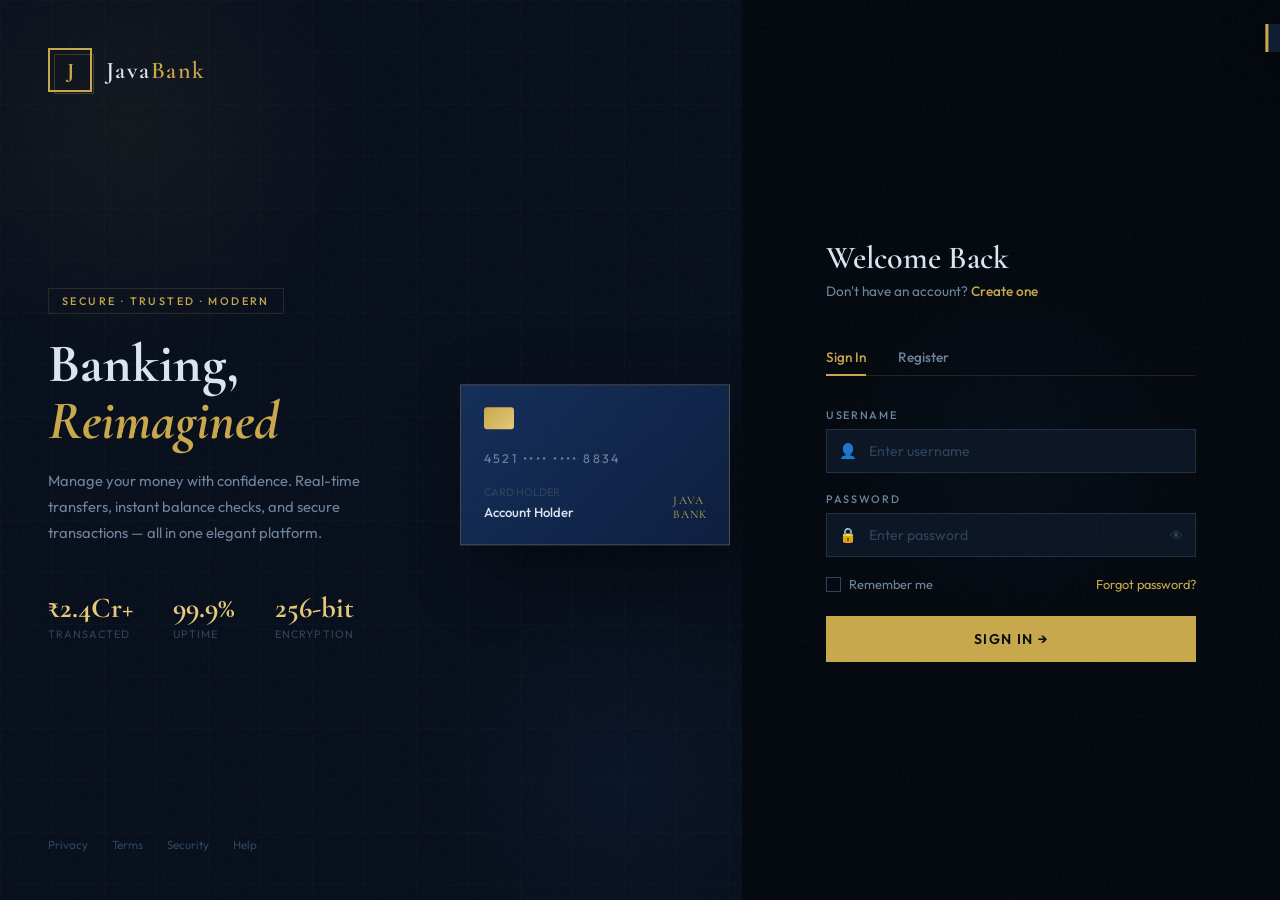
==== commit 734f2958: "Added TransferDto and cleaned up Swagger schema" ====
--- a/src/main/resources/static/index.html
+++ b/src/main/resources/static/index.html
@@ -1,109 +1,1271 @@
 <!DOCTYPE html>
 <html lang="en">
 <head>
-    <meta charset="UTF-8">
-    <meta name="viewport" content="width=device-width, initial-scale=1.0">
-    <title>JavaBank | Premium Banking</title>
-    <link href="https://fonts.googleapis.com/css2?family=Playfair+Display:wght@700&family=DM+Sans:wght@400;500;700&display=swap" rel="stylesheet">
-    <link rel="stylesheet" href="style.css">
+<meta charset="UTF-8"/>
+<meta name="viewport" content="width=device-width, initial-scale=1.0"/>
+<title>JavaBank — Premium Banking</title>
+<link href="https://fonts.googleapis.com/css2?family=Cormorant+Garamond:ital,wght@0,400;0,600;0,700;1,400;1,600&family=Outfit:wght@300;400;500;600&display=swap" rel="stylesheet"/>
+<style>
+/* ===== DESIGN TOKENS ===== */
+:root {
+  --bg:        #04090f;
+  --surface:   #080f1c;
+  --card:      #0b1524;
+  --card2:     #0f1e33;
+  --border:    rgba(180,150,80,0.18);
+  --border-hi: rgba(180,150,80,0.45);
+  --gold:      #c8a84b;
+  --gold-lt:   #e5c97a;
+  --gold-dim:  rgba(200,168,75,0.1);
+  --gold-glow: rgba(200,168,75,0.2);
+  --blue:      #1b5fc4;
+  --blue-lt:   #3a84ff;
+  --text:      #dce4f0;
+  --text-2:    #6e849e;
+  --text-3:    #2e435c;
+  --success:   #2ecc8f;
+  --error:     #e05555;
+  --warn:      #f0a030;
+}
+*, *::before, *::after { box-sizing: border-box; margin: 0; padding: 0; }
+html { scroll-behavior: smooth; }
+body {
+  font-family: 'Outfit', sans-serif;
+  background: var(--bg);
+  color: var(--text);
+  min-height: 100vh;
+  overflow-x: hidden;
+}
+
+/* ===== NOISE OVERLAY ===== */
+body::before {
+  content: '';
+  position: fixed; inset: 0;
+  background-image: url("data:image/svg+xml,%3Csvg viewBox='0 0 256 256' xmlns='http://www.w3.org/2000/svg'%3E%3Cfilter id='n'%3E%3CfeTurbulence type='fractalNoise' baseFrequency='0.9' numOctaves='4' stitchTiles='stitch'/%3E%3C/filter%3E%3Crect width='100%25' height='100%25' filter='url(%23n)' opacity='1'/%3E%3C/svg%3E");
+  opacity: 0.025;
+  pointer-events: none;
+  z-index: 9999;
+}
+
+/* ===== TOAST ===== */
+#toast {
+  position: fixed; top: 24px; right: 24px;
+  padding: 14px 22px;
+  border-left: 3px solid var(--gold);
+  background: var(--card2);
+  color: var(--text);
+  font-size: 0.85rem;
+  font-weight: 500;
+  box-shadow: 0 8px 40px rgba(0,0,0,0.5);
+  z-index: 10000;
+  transform: translateX(120%);
+  transition: transform 0.35s cubic-bezier(0.34,1.56,0.64,1);
+  max-width: 300px;
+}
+#toast.show { transform: translateX(0); }
+#toast.error { border-color: var(--error); }
+#toast.success { border-color: var(--success); }
+
+/* ===== LOADER ===== */
+.loader-ring {
+  display: inline-block; width: 18px; height: 18px;
+  border: 2px solid rgba(200,168,75,0.2);
+  border-top-color: var(--gold);
+  border-radius: 50%;
+  animation: spin 0.7s linear infinite;
+  vertical-align: middle; margin-right: 8px;
+}
+@keyframes spin { to { transform: rotate(360deg); } }
+
+/* ===========================
+   AUTH SCREEN
+   =========================== */
+#authScreen {
+  display: flex; min-height: 100vh;
+}
+
+.auth-left {
+  flex: 1;
+  background: var(--surface);
+  display: flex; flex-direction: column;
+  justify-content: space-between;
+  padding: 3rem;
+  position: relative;
+  overflow: hidden;
+}
+.auth-left::before {
+  content: '';
+  position: absolute; top: -120px; left: -120px;
+  width: 500px; height: 500px;
+  background: radial-gradient(circle, rgba(200,168,75,0.06) 0%, transparent 65%);
+  pointer-events: none;
+}
+.auth-left::after {
+  content: '';
+  position: absolute; bottom: -80px; right: -80px;
+  width: 400px; height: 400px;
+  background: radial-gradient(circle, rgba(27,95,196,0.07) 0%, transparent 65%);
+  pointer-events: none;
+}
+/* grid lines */
+.auth-grid {
+  position: absolute; inset: 0;
+  background-image:
+    linear-gradient(rgba(200,168,75,0.025) 1px, transparent 1px),
+    linear-gradient(90deg, rgba(200,168,75,0.025) 1px, transparent 1px);
+  background-size: 52px 52px;
+  pointer-events: none;
+}
+
+.brand { display: flex; align-items: center; gap: 14px; position: relative; z-index: 2; }
+.brand-mark {
+  width: 44px; height: 44px;
+  border: 2px solid var(--gold);
+  display: flex; align-items: center; justify-content: center;
+  font-family: 'Cormorant Garamond', serif;
+  font-size: 1.3rem; font-weight: 700; color: var(--gold);
+  position: relative;
+}
+.brand-mark::after {
+  content: '';
+  position: absolute; top: 4px; left: 4px; right: -4px; bottom: -4px;
+  border: 1px solid rgba(200,168,75,0.25);
+}
+.brand-name {
+  font-family: 'Cormorant Garamond', serif;
+  font-size: 1.5rem; font-weight: 600; letter-spacing: 0.06em;
+}
+.brand-name span { color: var(--gold); }
+
+.auth-hero { position: relative; z-index: 2; }
+.hero-badge {
+  display: inline-block;
+  font-size: 0.68rem; font-weight: 500;
+  letter-spacing: 0.22em; text-transform: uppercase;
+  color: var(--gold); border: 1px solid var(--border);
+  padding: 5px 13px; margin-bottom: 1.4rem;
+}
+.hero-heading {
+  font-family: 'Cormorant Garamond', serif;
+  font-size: 3.4rem; line-height: 1.05; font-weight: 700;
+  margin-bottom: 1.1rem;
+}
+.hero-heading em { font-style: italic; color: var(--gold); display: block; }
+.hero-body {
+  color: var(--text-2); font-size: 0.92rem; line-height: 1.75;
+  max-width: 360px; margin-bottom: 2.8rem;
+}
+.hero-stats { display: flex; gap: 2.5rem; }
+.stat-n {
+  font-family: 'Cormorant Garamond', serif;
+  font-size: 1.8rem; font-weight: 700; color: var(--gold-lt);
+}
+.stat-l { font-size: 0.68rem; color: var(--text-3); letter-spacing: 0.1em; text-transform: uppercase; margin-top: 2px; }
+
+/* Floating debit card */
+.deco-card {
+  position: absolute; right: -36px; top: 50%; transform: translateY(-50%);
+  width: 270px;
+  background: linear-gradient(135deg, #142e5a 0%, #0c1e3e 100%);
+  border: 1px solid rgba(200,168,75,0.3);
+  padding: 1.4rem;
+  box-shadow: 24px 24px 64px rgba(0,0,0,0.55);
+  z-index: 10;
+  animation: levitate 7s ease-in-out infinite;
+}
+@keyframes levitate {
+  0%,100% { transform: translateY(-50%) translateY(0); }
+  50%      { transform: translateY(-50%) translateY(-12px); }
+}
+.dc-chip {
+  width: 30px; height: 22px;
+  background: linear-gradient(135deg, var(--gold), var(--gold-lt));
+  border-radius: 3px; margin-bottom: 1.4rem;
+}
+.dc-num { font-size: 0.78rem; letter-spacing: 0.18em; color: var(--text-2); margin-bottom: 1.2rem; }
+.dc-row { display: flex; justify-content: space-between; align-items: flex-end; }
+.dc-holder span { display: block; font-size: 0.68rem; color: var(--text-3); margin-bottom: 2px; }
+.dc-holder strong { font-size: 0.82rem; font-weight: 500; }
+.dc-logo { font-family: 'Cormorant Garamond', serif; font-size: 0.72rem; color: var(--gold); letter-spacing: 0.1em; }
+
+.auth-footer { position: relative; z-index: 2; display: flex; gap: 1.5rem; }
+.auth-footer a { font-size: 0.73rem; color: var(--text-3); text-decoration: none; transition: color 0.2s; }
+.auth-footer a:hover { color: var(--gold); }
+
+/* RIGHT AUTH PANEL */
+.auth-right {
+  width: 42%;
+  display: flex; align-items: center; justify-content: center;
+  padding: 3rem;
+  background: var(--bg);
+  position: relative;
+}
+.auth-right::before {
+  content: '';
+  position: absolute; top: 50%; left: 50%; transform: translate(-50%,-50%);
+  width: 380px; height: 380px;
+  background: radial-gradient(circle, rgba(27,95,196,0.05) 0%, transparent 65%);
+  pointer-events: none;
+}
+
+.auth-box {
+  width: 100%; max-width: 370px;
+  position: relative; z-index: 2;
+  animation: fadeUp 0.6s ease both;
+}
+@keyframes fadeUp { from { opacity:0; transform:translateY(24px); } to { opacity:1; transform:translateY(0); } }
+
+.auth-title {
+  font-family: 'Cormorant Garamond', serif;
+  font-size: 2rem; font-weight: 600; margin-bottom: 0.35rem;
+}
+.auth-sub { color: var(--text-2); font-size: 0.85rem; margin-bottom: 2.5rem; }
+.auth-sub b { color: var(--gold); cursor: pointer; font-weight: 500; }
+
+/* tabs */
+.auth-tabs { display: flex; border-bottom: 1px solid var(--border); margin-bottom: 2rem; }
+.auth-tab {
+  padding: 8px 0; margin-right: 2rem;
+  font-size: 0.85rem; font-weight: 500; color: var(--text-2);
+  cursor: pointer; border-bottom: 2px solid transparent; margin-bottom: -1px;
+  transition: color 0.2s, border-color 0.2s;
+}
+.auth-tab.active { color: var(--gold); border-color: var(--gold); }
+
+/* form */
+.f-group { margin-bottom: 1.2rem; }
+.f-label {
+  display: block; font-size: 0.68rem; font-weight: 500;
+  letter-spacing: 0.15em; text-transform: uppercase;
+  color: var(--text-2); margin-bottom: 7px;
+}
+.f-input-wrap { position: relative; }
+.f-input {
+  width: 100%; background: var(--card);
+  border: 1px solid rgba(46,67,92,0.6);
+  color: var(--text);
+  font-family: 'Outfit', sans-serif; font-size: 0.88rem;
+  padding: 12px 14px 12px 42px;
+  outline: none;
+  transition: border-color 0.25s, box-shadow 0.25s;
+}
+.f-input::placeholder { color: var(--text-3); }
+.f-input:focus { border-color: var(--gold); box-shadow: 0 0 0 3px var(--gold-dim); }
+.f-ico {
+  position: absolute; left: 13px; top: 50%; transform: translateY(-50%);
+  color: var(--text-3); font-size: 0.9rem; pointer-events: none;
+  transition: color 0.25s;
+}
+.f-input-wrap:focus-within .f-ico { color: var(--gold); }
+.f-eye {
+  position: absolute; right: 13px; top: 50%; transform: translateY(-50%);
+  cursor: pointer; color: var(--text-3); font-size: 0.8rem;
+  transition: color 0.2s; user-select: none;
+}
+.f-eye:hover { color: var(--gold); }
+
+.f-row { display: flex; justify-content: space-between; align-items: center; margin-bottom: 1.5rem; }
+.f-check { display: flex; align-items: center; gap: 8px; cursor: pointer; font-size: 0.8rem; color: var(--text-2); }
+.f-check input { display: none; }
+.f-check-box {
+  width: 15px; height: 15px; border: 1px solid var(--text-3);
+  display: flex; align-items: center; justify-content: center;
+  flex-shrink: 0; transition: all 0.2s;
+}
+.f-check input:checked + .f-check-box { background: var(--gold); border-color: var(--gold); }
+.f-check input:checked + .f-check-box::after { content: '✓'; font-size: 0.6rem; color: #000; }
+.f-link { font-size: 0.8rem; color: var(--gold); text-decoration: none; }
+.f-link:hover { text-decoration: underline; }
+
+.btn-primary {
+  width: 100%; background: var(--gold);
+  color: #080c10; font-family: 'Outfit', sans-serif;
+  font-size: 0.88rem; font-weight: 600;
+  letter-spacing: 0.1em; text-transform: uppercase;
+  border: none; padding: 14px;
+  cursor: pointer; position: relative; overflow: hidden;
+  transition: background 0.25s, transform 0.15s;
+}
+.btn-primary:hover { background: var(--gold-lt); transform: translateY(-1px); }
+.btn-primary:active { transform: translateY(0); }
+.btn-primary::after {
+  content: ''; position: absolute; inset: 0;
+  background: linear-gradient(90deg, transparent, rgba(255,255,255,0.12), transparent);
+  transform: translateX(-100%); transition: transform 0.5s;
+}
+.btn-primary:hover::after { transform: translateX(100%); }
+.btn-primary:disabled { opacity: 0.6; cursor: not-allowed; transform: none; }
+
+.f-err { color: var(--error); font-size: 0.78rem; margin-top: 5px; display: none; }
+.f-err.show { display: block; }
+
+/* ===========================
+   MAIN APP
+   =========================== */
+#appScreen { display: none; }
+
+/* SIDEBAR */
+.layout { display: flex; min-height: 100vh; }
+.sidebar {
+  width: 240px; flex-shrink: 0;
+  background: var(--surface);
+  border-right: 1px solid var(--border);
+  display: flex; flex-direction: column;
+  position: fixed; top: 0; left: 0; bottom: 0;
+  z-index: 100;
+  transition: transform 0.3s;
+}
+.sb-brand {
+  display: flex; align-items: center; gap: 12px;
+  padding: 1.6rem 1.4rem; border-bottom: 1px solid var(--border);
+}
+.sb-mark {
+  width: 36px; height: 36px;
+  border: 2px solid var(--gold);
+  display: flex; align-items: center; justify-content: center;
+  font-family: 'Cormorant Garamond', serif;
+  font-size: 1.1rem; font-weight: 700; color: var(--gold);
+}
+.sb-title { font-family: 'Cormorant Garamond', serif; font-size: 1.2rem; font-weight: 600; }
+.sb-title span { color: var(--gold); }
+
+.sb-user {
+  padding: 1rem 1.4rem;
+  border-bottom: 1px solid var(--border);
+}
+.sb-user-label { font-size: 0.65rem; letter-spacing: 0.15em; text-transform: uppercase; color: var(--text-3); margin-bottom: 4px; }
+.sb-username { font-size: 0.88rem; font-weight: 500; color: var(--text); }
+
+.sb-nav { flex: 1; padding: 1rem 0; overflow-y: auto; }
+.nav-section-label {
+  font-size: 0.62rem; letter-spacing: 0.18em; text-transform: uppercase;
+  color: var(--text-3); padding: 0.8rem 1.4rem 0.4rem;
+}
+.nav-item {
+  display: flex; align-items: center; gap: 12px;
+  padding: 10px 1.4rem;
+  font-size: 0.85rem; font-weight: 400; color: var(--text-2);
+  cursor: pointer; text-decoration: none;
+  transition: color 0.2s, background 0.2s;
+  position: relative;
+}
+.nav-item:hover { color: var(--text); background: rgba(200,168,75,0.04); }
+.nav-item.active {
+  color: var(--gold);
+  background: var(--gold-dim);
+}
+.nav-item.active::before {
+  content: '';
+  position: absolute; left: 0; top: 0; bottom: 0;
+  width: 3px; background: var(--gold);
+}
+.nav-ico { width: 18px; text-align: center; flex-shrink: 0; }
+
+.sb-footer { padding: 1rem 1.4rem; border-top: 1px solid var(--border); }
+.btn-logout {
+  width: 100%; background: transparent;
+  border: 1px solid rgba(46,67,92,0.6);
+  color: var(--text-2); font-family: 'Outfit', sans-serif;
+  font-size: 0.82rem; padding: 10px;
+  cursor: pointer; transition: border-color 0.2s, color 0.2s;
+  display: flex; align-items: center; justify-content: center; gap: 8px;
+}
+.btn-logout:hover { border-color: var(--error); color: var(--error); }
+
+/* MAIN */
+.main { margin-left: 240px; padding: 2rem 2.5rem; flex: 1; }
+
+/* TOP BAR */
+.topbar {
+  display: flex; align-items: center; justify-content: space-between;
+  margin-bottom: 2rem;
+}
+.topbar-title { font-family: 'Cormorant Garamond', serif; font-size: 1.7rem; font-weight: 600; }
+.topbar-time { font-size: 0.78rem; color: var(--text-3); }
+
+/* PAGES */
+.page { display: none; animation: fadeUp 0.4s ease both; }
+.page.active { display: block; }
+
+/* ===== DASHBOARD ===== */
+.balance-hero {
+  background: linear-gradient(135deg, #0e1f3d 0%, #0a1628 100%);
+  border: 1px solid var(--border);
+  padding: 2rem 2.4rem;
+  margin-bottom: 2rem;
+  position: relative; overflow: hidden;
+}
+.balance-hero::before {
+  content: '';
+  position: absolute; top: -60px; right: -60px;
+  width: 240px; height: 240px;
+  background: radial-gradient(circle, rgba(200,168,75,0.08) 0%, transparent 70%);
+}
+.bh-label { font-size: 0.68rem; letter-spacing: 0.18em; text-transform: uppercase; color: var(--text-2); margin-bottom: 8px; }
+.bh-amount {
+  font-family: 'Cormorant Garamond', serif;
+  font-size: 3rem; font-weight: 700; color: var(--gold-lt);
+  margin-bottom: 4px;
+}
+.bh-acct { font-size: 0.82rem; color: var(--text-3); }
+.bh-badge {
+  position: absolute; top: 1.4rem; right: 1.4rem;
+  background: rgba(46,204,143,0.1); border: 1px solid rgba(46,204,143,0.25);
+  color: var(--success); font-size: 0.7rem; font-weight: 500;
+  padding: 4px 10px; letter-spacing: 0.08em;
+}
+
+.quick-grid {
+  display: grid; grid-template-columns: repeat(4, 1fr); gap: 1rem;
+  margin-bottom: 2rem;
+}
+.quick-card {
+  background: var(--card);
+  border: 1px solid var(--border);
+  padding: 1.4rem 1.2rem;
+  cursor: pointer;
+  transition: border-color 0.25s, transform 0.2s, box-shadow 0.25s;
+  text-align: center;
+}
+.quick-card:hover {
+  border-color: var(--border-hi);
+  transform: translateY(-3px);
+  box-shadow: 0 12px 40px rgba(0,0,0,0.35);
+}
+.qc-icon { font-size: 1.5rem; margin-bottom: 8px; }
+.qc-label { font-size: 0.78rem; font-weight: 500; color: var(--text-2); }
+
+.section-heading {
+  font-family: 'Cormorant Garamond', serif;
+  font-size: 1.2rem; font-weight: 600; margin-bottom: 1rem;
+  display: flex; align-items: center; gap: 10px;
+}
+.section-heading::after {
+  content: ''; flex: 1; height: 1px; background: var(--border);
+}
+
+/* recent transactions on dashboard */
+.tx-list { display: flex; flex-direction: column; gap: 0.6rem; }
+.tx-row {
+  display: flex; align-items: center; gap: 14px;
+  background: var(--card); border: 1px solid var(--border);
+  padding: 1rem 1.2rem;
+  transition: border-color 0.2s;
+}
+.tx-row:hover { border-color: var(--border-hi); }
+.tx-dot {
+  width: 36px; height: 36px; border-radius: 50%;
+  display: flex; align-items: center; justify-content: center;
+  font-size: 1rem; flex-shrink: 0;
+}
+.tx-dot.dep { background: rgba(46,204,143,0.12); }
+.tx-dot.wdr { background: rgba(224,85,85,0.12); }
+.tx-dot.trn { background: rgba(58,132,255,0.12); }
+.tx-info { flex: 1; }
+.tx-type { font-size: 0.85rem; font-weight: 500; }
+.tx-desc { font-size: 0.74rem; color: var(--text-3); margin-top: 1px; }
+.tx-amt { font-size: 0.92rem; font-weight: 600; }
+.tx-amt.pos { color: var(--success); }
+.tx-amt.neg { color: var(--error); }
+.tx-time { font-size: 0.7rem; color: var(--text-3); }
+
+/* ===== SECTION PAGES ===== */
+.section-card {
+  background: var(--card);
+  border: 1px solid var(--border);
+  padding: 2rem;
+  max-width: 520px;
+}
+.section-card-title {
+  font-family: 'Cormorant Garamond', serif;
+  font-size: 1.4rem; font-weight: 600; margin-bottom: 0.3rem;
+}
+.section-card-sub { font-size: 0.82rem; color: var(--text-2); margin-bottom: 1.8rem; }
+
+.f-amount-wrap { position: relative; }
+.f-amount-prefix {
+  position: absolute; left: 14px; top: 50%; transform: translateY(-50%);
+  font-size: 1rem; color: var(--text-2); font-weight: 500;
+  pointer-events: none;
+}
+.f-amount { padding-left: 32px !important; font-size: 1.1rem !important; }
+
+.btn-secondary {
+  background: transparent;
+  border: 1px solid var(--border-hi);
+  color: var(--gold);
+  font-family: 'Outfit', sans-serif; font-size: 0.85rem; font-weight: 500;
+  padding: 11px 24px; cursor: pointer;
+  transition: background 0.2s, transform 0.15s;
+}
+.btn-secondary:hover { background: var(--gold-dim); transform: translateY(-1px); }
+
+/* result box */
+.result-box {
+  margin-top: 1.2rem;
+  border: 1px solid var(--border);
+  background: var(--card2); padding: 1.2rem;
+  display: none;
+}
+.result-box.show { display: block; animation: fadeUp 0.3s ease both; }
+.result-row { display: flex; justify-content: space-between; padding: 6px 0; border-bottom: 1px solid var(--border); }
+.result-row:last-child { border: none; }
+.result-key { font-size: 0.78rem; color: var(--text-2); }
+.result-val { font-size: 0.85rem; font-weight: 600; }
+.result-val.gold { color: var(--gold-lt); }
+
+/* transfer arrows */
+.transfer-arrow {
+  text-align: center; color: var(--text-3); font-size: 1.2rem;
+  margin: 0.5rem 0;
+}
+
+/* history table */
+.history-table {
+  width: 100%; border-collapse: collapse; margin-top: 1rem;
+}
+.history-table th {
+  font-size: 0.65rem; letter-spacing: 0.15em; text-transform: uppercase;
+  color: var(--text-3); padding: 8px 12px; text-align: left;
+  border-bottom: 1px solid var(--border);
+}
+.history-table td {
+  font-size: 0.83rem; color: var(--text); padding: 10px 12px;
+  border-bottom: 1px solid rgba(46,67,92,0.3);
+  vertical-align: middle;
+}
+.history-table tr:hover td { background: rgba(200,168,75,0.03); }
+.badge {
+  display: inline-block; font-size: 0.65rem; font-weight: 500;
+  padding: 3px 9px; letter-spacing: 0.06em; text-transform: uppercase;
+}
+.badge-dep { background: rgba(46,204,143,0.1); color: var(--success); }
+.badge-wdr { background: rgba(224,85,85,0.1); color: var(--error); }
+.badge-trn { background: rgba(58,132,255,0.1); color: var(--blue-lt); }
+
+.empty-state {
+  text-align: center; padding: 3rem 1rem; color: var(--text-3);
+}
+.empty-state .es-icon { font-size: 2.5rem; margin-bottom: 0.8rem; }
+.empty-state p { font-size: 0.85rem; }
+
+/* responsive */
+@media (max-width: 900px) {
+  .auth-left { display: none; }
+  .auth-right { width: 100%; }
+  .sidebar { transform: translateX(-100%); }
+  .sidebar.open { transform: translateX(0); }
+  .main { margin-left: 0; padding: 1.2rem; }
+  .quick-grid { grid-template-columns: repeat(2,1fr); }
+}
+</style>
 </head>
 <body>
 
-<div class="bg-orbs">
-    <div class="orb orb-1"></div>
-    <div class="orb orb-2"></div>
+<!-- TOAST -->
+<div id="toast"></div>
+
+<!-- =====================
+     AUTH SCREEN
+     ===================== -->
+<div id="authScreen">
+  <div class="auth-left">
+    <div class="auth-grid"></div>
+
+    <div class="brand">
+      <div class="brand-mark">J</div>
+      <div class="brand-name">Java<span>Bank</span></div>
+    </div>
+
+    <div class="auth-hero">
+      <div class="hero-badge">Secure · Trusted · Modern</div>
+      <h1 class="hero-heading">
+        Banking, <em>Reimagined</em>
+      </h1>
+      <p class="hero-body">
+        Manage your money with confidence. Real-time transfers, instant balance checks, and secure transactions — all in one elegant platform.
+      </p>
+      <div class="hero-stats">
+        <div>
+          <div class="stat-n">₹2.4Cr+</div>
+          <div class="stat-l">Transacted</div>
+        </div>
+        <div>
+          <div class="stat-n">99.9%</div>
+          <div class="stat-l">Uptime</div>
+        </div>
+        <div>
+          <div class="stat-n">256-bit</div>
+          <div class="stat-l">Encryption</div>
+        </div>
+      </div>
+
+      <!-- Floating card -->
+      <div class="deco-card">
+        <div class="dc-chip"></div>
+        <div class="dc-num">4521 •••• •••• 8834</div>
+        <div class="dc-row">
+          <div class="dc-holder">
+            <span>CARD HOLDER</span>
+            <strong id="dcName">Account Holder</strong>
+          </div>
+          <div class="dc-logo">JAVA<br>BANK</div>
+        </div>
+      </div>
+    </div>
+
+    <div class="auth-footer">
+      <a href="#">Privacy</a>
+      <a href="#">Terms</a>
+      <a href="#">Security</a>
+      <a href="#">Help</a>
+    </div>
+  </div>
+
+  <div class="auth-right">
+    <div class="auth-box">
+      <h2 class="auth-title">Welcome Back</h2>
+      <p class="auth-sub" id="authSubText">Don't have an account? <b onclick="switchTab('signup')">Create one</b></p>
+
+      <div class="auth-tabs">
+        <div class="auth-tab active" id="tabLogin" onclick="switchTab('login')">Sign In</div>
+        <div class="auth-tab" id="tabSignup" onclick="switchTab('signup')">Register</div>
+      </div>
+
+      <!-- LOGIN FORM -->
+      <div id="loginForm">
+        <div class="f-group">
+          <label class="f-label">Username</label>
+          <div class="f-input-wrap">
+            <span class="f-ico">👤</span>
+            <input class="f-input" id="lUser" type="text" placeholder="Enter username" autocomplete="username"/>
+          </div>
+          <div class="f-err" id="lUserErr">Please enter your username</div>
+        </div>
+        <div class="f-group">
+          <label class="f-label">Password</label>
+          <div class="f-input-wrap">
+            <span class="f-ico">🔒</span>
+            <input class="f-input" id="lPass" type="password" placeholder="Enter password" autocomplete="current-password"/>
+            <span class="f-eye" onclick="togglePass('lPass',this)">👁</span>
+          </div>
+          <div class="f-err" id="lPassErr">Please enter your password</div>
+        </div>
+        <div class="f-row">
+          <label class="f-check">
+            <input type="checkbox" id="rememberMe"/>
+            <div class="f-check-box"></div>
+            Remember me
+          </label>
+          <a href="#" class="f-link">Forgot password?</a>
+        </div>
+        <button class="btn-primary" id="btnLogin" onclick="handleLogin()">Sign In →</button>
+      </div>
+
+      <!-- SIGNUP FORM -->
+      <div id="signupForm" style="display:none;">
+        <div class="f-group">
+          <label class="f-label">Full Name</label>
+          <div class="f-input-wrap">
+            <span class="f-ico">✨</span>
+            <input class="f-input" id="sName" type="text" placeholder="Your full name"/>
+          </div>
+          <div class="f-err" id="sNameErr">Please enter your name</div>
+        </div>
+        <div class="f-group">
+          <label class="f-label">Username</label>
+          <div class="f-input-wrap">
+            <span class="f-ico">👤</span>
+            <input class="f-input" id="sUser" type="text" placeholder="Choose a username"/>
+          </div>
+          <div class="f-err" id="sUserErr">Please enter a username</div>
+        </div>
+        <div class="f-group">
+          <label class="f-label">Password</label>
+          <div class="f-input-wrap">
+            <span class="f-ico">🔒</span>
+            <input class="f-input" id="sPass" type="password" placeholder="Create a password"/>
+            <span class="f-eye" onclick="togglePass('sPass',this)">👁</span>
+          </div>
+          <div class="f-err" id="sPassErr">Password must be at least 6 characters</div>
+        </div>
+        <button class="btn-primary" id="btnSignup" onclick="handleSignup()">Create Account →</button>
+      </div>
+    </div>
+  </div>
 </div>
 
-<div class="auth-wrapper" id="authBox">
-    <div class="auth-card">
-        <div class="auth-logo">
-            <span class="logo-icon">₹</span>
-            <h1>JavaBank</h1>
-            <p id="authSubtitle">Premium Digital Banking</p>
-        </div>
-
-        <div id="loginForm">
-            <div class="input-group">
-                <span class="input-icon">👤</span>
-                <input type="text" id="loginUser" placeholder="Username">
+<!-- =====================
+     APP SCREEN
+     ===================== -->
+<div id="appScreen">
+  <div class="layout">
+    <!-- SIDEBAR -->
+    <aside class="sidebar" id="sidebar">
+      <div class="sb-brand">
+        <div class="sb-mark">J</div>
+        <div class="sb-title">Java<span>Bank</span></div>
+      </div>
+      <div class="sb-user">
+        <div class="sb-user-label">Logged in as</div>
+        <div class="sb-username" id="sbUsername">—</div>
+      </div>
+      <nav class="sb-nav">
+        <div class="nav-section-label">Overview</div>
+        <div class="nav-item active" onclick="goPage('pgDash',this)">
+          <span class="nav-ico">🏠</span> Dashboard
+        </div>
+        <div class="nav-section-label">Accounts</div>
+        <div class="nav-item" onclick="goPage('pgBalance',this)">
+          <span class="nav-ico">🔍</span> Check Balance
+        </div>
+        <div class="nav-section-label">Transactions</div>
+        <div class="nav-item" onclick="goPage('pgDeposit',this)">
+          <span class="nav-ico">💰</span> Deposit
+        </div>
+        <div class="nav-item" onclick="goPage('pgWithdraw',this)">
+          <span class="nav-ico">💸</span> Withdraw
+        </div>
+        <div class="nav-item" onclick="goPage('pgTransfer',this)">
+          <span class="nav-ico">🔄</span> Transfer
+        </div>
+        <div class="nav-section-label">Records</div>
+        <div class="nav-item" onclick="goPage('pgHistory',this)">
+          <span class="nav-ico">📋</span> History
+        </div>
+      </nav>
+      <div class="sb-footer">
+        <button class="btn-logout" onclick="handleLogout()">⏻ &nbsp;Sign Out</button>
+      </div>
+    </aside>
+
+    <!-- MAIN CONTENT -->
+    <main class="main">
+      <div class="topbar">
+        <div class="topbar-title" id="pageTitle">Dashboard</div>
+        <div class="topbar-time" id="clock"></div>
+      </div>
+
+      <!-- DASHBOARD -->
+      <div class="page active" id="pgDash">
+        <div class="balance-hero">
+          <div class="bh-label">Account Balance — ID #<span id="dashAcctId">—</span></div>
+          <div class="bh-amount" id="dashBalance">₹ —</div>
+          <div class="bh-acct" id="dashName">—</div>
+          <div class="bh-badge">● Active</div>
+        </div>
+
+        <div class="quick-grid">
+          <div class="quick-card" onclick="goPage('pgBalance',null)">
+            <div class="qc-icon">🔍</div>
+            <div class="qc-label">Check Balance</div>
+          </div>
+          <div class="quick-card" onclick="goPage('pgDeposit',null)">
+            <div class="qc-icon">💰</div>
+            <div class="qc-label">Deposit</div>
+          </div>
+          <div class="quick-card" onclick="goPage('pgWithdraw',null)">
+            <div class="qc-icon">💸</div>
+            <div class="qc-label">Withdraw</div>
+          </div>
+          <div class="quick-card" onclick="goPage('pgTransfer',null)">
+            <div class="qc-icon">🔄</div>
+            <div class="qc-label">Transfer</div>
+          </div>
+        </div>
+
+        <div class="section-heading">Recent Transactions</div>
+        <div class="tx-list" id="dashTxList">
+          <div class="empty-state">
+            <div class="es-icon">📭</div>
+            <p>No transactions yet. Start by making a deposit!</p>
+          </div>
+        </div>
+      </div>
+
+      <!-- CHECK BALANCE -->
+      <div class="page" id="pgBalance">
+        <div class="section-card">
+          <div class="section-card-title">Check Balance</div>
+          <div class="section-card-sub">Enter your account ID to view current balance and account details.</div>
+          <div class="f-group">
+            <label class="f-label">Account ID</label>
+            <div class="f-input-wrap">
+              <span class="f-ico">#</span>
+              <input class="f-input" id="balAcctId" type="number" placeholder="e.g. 1"/>
             </div>
-            <div class="input-group">
-                <span class="input-icon">🔒</span>
-                <input type="password" id="loginPass" placeholder="Password">
+          </div>
+          <button class="btn-primary" id="btnBalance" onclick="checkBalance()" style="width:auto;padding:12px 28px;">
+            View Balance →
+          </button>
+          <div class="result-box" id="balResult">
+            <div class="result-row">
+              <span class="result-key">Account Holder</span>
+              <span class="result-val" id="balName">—</span>
             </div>
-            <button class="btn-login" onclick="handleLogin()">Sign In →</button>
-            <p class="hint-text" onclick="toggleAuth(true)">New here? <b>Create Account</b></p>
-        </div>
-
-        <div id="signupForm" style="display:none;">
-            <div class="input-group">
-                <span class="input-icon">👤</span>
-                <input type="text" id="regUser" placeholder="Choose Username">
+            <div class="result-row">
+              <span class="result-key">Account ID</span>
+              <span class="result-val" id="balId">—</span>
             </div>
-            <div class="input-group">
-                <span class="input-icon">🔒</span>
-                <input type="password" id="regPass" placeholder="Set Password">
+            <div class="result-row">
+              <span class="result-key">Current Balance</span>
+              <span class="result-val gold" id="balAmt">—</span>
             </div>
-            <button class="btn-login btn-green" onclick="handleSignup()">Register Now →</button>
-            <p class="hint-text" onclick="toggleAuth(false)">Already have an account? <b>Login</b></p>
-        </div>
-    </div>
+          </div>
+        </div>
+      </div>
+
+      <!-- DEPOSIT -->
+      <div class="page" id="pgDeposit">
+        <div class="section-card">
+          <div class="section-card-title">Deposit Funds</div>
+          <div class="section-card-sub">Add money to any account instantly.</div>
+          <div class="f-group">
+            <label class="f-label">Account ID</label>
+            <div class="f-input-wrap">
+              <span class="f-ico">#</span>
+              <input class="f-input" id="depId" type="number" placeholder="Account ID"/>
+            </div>
+          </div>
+          <div class="f-group">
+            <label class="f-label">Amount</label>
+            <div class="f-input-wrap f-amount-wrap">
+              <span class="f-amount-prefix">₹</span>
+              <input class="f-input f-amount" id="depAmt" type="number" placeholder="0.00" min="1"/>
+            </div>
+          </div>
+          <button class="btn-primary" id="btnDeposit" onclick="doDeposit()" style="width:auto;padding:12px 28px;">
+            Confirm Deposit →
+          </button>
+        </div>
+      </div>
+
+      <!-- WITHDRAW -->
+      <div class="page" id="pgWithdraw">
+        <div class="section-card">
+          <div class="section-card-title">Withdraw Funds</div>
+          <div class="section-card-sub">Withdraw money from your account. Ensure sufficient balance.</div>
+          <div class="f-group">
+            <label class="f-label">Account ID</label>
+            <div class="f-input-wrap">
+              <span class="f-ico">#</span>
+              <input class="f-input" id="wdrId" type="number" placeholder="Account ID"/>
+            </div>
+          </div>
+          <div class="f-group">
+            <label class="f-label">Amount</label>
+            <div class="f-input-wrap f-amount-wrap">
+              <span class="f-amount-prefix">₹</span>
+              <input class="f-input f-amount" id="wdrAmt" type="number" placeholder="0.00" min="1"/>
+            </div>
+          </div>
+          <button class="btn-primary" id="btnWithdraw" onclick="doWithdraw()" style="width:auto;padding:12px 28px;">
+            Confirm Withdrawal →
+          </button>
+        </div>
+      </div>
+
+      <!-- TRANSFER -->
+      <div class="page" id="pgTransfer">
+        <div class="section-card">
+          <div class="section-card-title">Transfer Funds</div>
+          <div class="section-card-sub">Move money between accounts instantly and securely.</div>
+          <div class="f-group">
+            <label class="f-label">From Account ID</label>
+            <div class="f-input-wrap">
+              <span class="f-ico">📤</span>
+              <input class="f-input" id="trFrom" type="number" placeholder="Sender Account ID"/>
+            </div>
+          </div>
+          <div class="transfer-arrow">↓</div>
+          <div class="f-group">
+            <label class="f-label">To Account ID</label>
+            <div class="f-input-wrap">
+              <span class="f-ico">📥</span>
+              <input class="f-input" id="trTo" type="number" placeholder="Receiver Account ID"/>
+            </div>
+          </div>
+          <div class="f-group">
+            <label class="f-label">Amount</label>
+            <div class="f-input-wrap f-amount-wrap">
+              <span class="f-amount-prefix">₹</span>
+              <input class="f-input f-amount" id="trAmt" type="number" placeholder="0.00" min="1"/>
+            </div>
+          </div>
+          <button class="btn-primary" id="btnTransfer" onclick="doTransfer()" style="width:auto;padding:12px 28px;">
+            Transfer Now →
+          </button>
+        </div>
+      </div>
+
+      <!-- HISTORY -->
+      <div class="page" id="pgHistory">
+        <div class="section-heading">Transaction History</div>
+        <div id="historyContent">
+          <div class="empty-state">
+            <div class="es-icon">📋</div>
+            <p>No transaction history yet.</p>
+          </div>
+        </div>
+      </div>
+
+    </main>
+  </div>
 </div>
 
-<div id="homePage" style="display:none;" class="app-wrapper">
-    <aside class="sidebar">
-        <div class="sidebar-header">
-            <span class="logo-icon-sm">₹</span>
-            <span class="brand-name">JavaBank</span>
-        </div>
-        <nav class="sidebar-nav">
-            <a href="#" class="nav-item active" onclick="showSection('homeContent')">🏠 Dashboard</a>
-            <a href="#" class="nav-item" onclick="showSection('viewBalanceSection')">🔍 Check Balance</a>
-            <a href="#" class="nav-item" onclick="showSection('depositSection')">💰 Deposit</a>
-            <a href="#" class="nav-item" onclick="showSection('withdrawSection')">💸 Withdraw</a>
-            <a href="#" class="nav-item" onclick="showSection('transferSection')">🔄 Transfer</a>
-        </nav>
-        <div class="sidebar-footer">
-            <button class="logout-btn" onclick="location.reload()">⏻ Logout</button>
-        </div>
-    </aside>
-
-    <main class="main-content">
-        <section id="homeContent" class="page active-page">
-            <h2>Welcome to your Dashboard</h2>
-            <div class="action-grid">
-                <div class="action-card" onclick="showSection('viewBalanceSection')">🔍 Balance</div>
-                <div class="action-card" onclick="showSection('depositSection')">💰 Deposit</div>
-                <div class="action-card" onclick="showSection('withdrawSection')">💸 Withdraw</div>
-                <div class="action-card" onclick="showSection('transferSection')">🔄 Transfer</div>
-            </div>
-        </section>
-
-        <section id="viewBalanceSection" class="page" style="display:none;">
-            <h3>Check Balance</h3>
-            <input type="number" id="vId" placeholder="Account ID">
-            <button class="btn-action" onclick="getAccountDetails()">View Details</button>
-            <div id="res" class="result-box" style="display:none;"></div>
-        </section>
-
-        <section id="depositSection" class="page" style="display:none;">
-            <h3>Deposit Money</h3>
-            <input type="number" id="depId" placeholder="Account ID">
-            <input type="number" id="depAmount" placeholder="Amount">
-            <button class="btn-action" onclick="apiCall('deposit','depId','depAmount')">Confirm</button>
-        </section>
-
-        <section id="transferSection" class="page" style="display:none;">
-            <h3>Transfer Funds</h3>
-            <input type="number" id="fromId" placeholder="From ID">
-            <input type="number" id="toId" placeholder="To ID">
-            <input type="number" id="tAmt" placeholder="Amount">
-            <button class="btn-action" onclick="makeTransfer()">Transfer Now</button>
-        </section>
-    </main>
-</div>
-
-<div id="toast" class="toast"></div>
-<script src="script.js"></script>
+<script>
+/* ===== CONFIG ===== */
+const BASE = 'http://localhost:8080/api';
+
+/* ===== STATE ===== */
+let currentUser = null;
+let currentAcct = null;
+let txHistory = []; // local log of transactions
+
+/* ===== TOAST ===== */
+function toast(msg, type='info') {
+  const el = document.getElementById('toast');
+  el.textContent = msg;
+  el.className = `show ${type}`;
+  clearTimeout(el._t);
+  el._t = setTimeout(() => el.className = '', 3200);
+}
+
+/* ===== CLOCK ===== */
+function updateClock() {
+  const now = new Date();
+  document.getElementById('clock').textContent =
+    now.toLocaleTimeString('en-IN', {hour:'2-digit',minute:'2-digit',second:'2-digit'})
+    + '  ' + now.toLocaleDateString('en-IN',{day:'2-digit',month:'short',year:'numeric'});
+}
+setInterval(updateClock, 1000); updateClock();
+
+/* ===== AUTH TABS ===== */
+function switchTab(tab) {
+  const isLogin = tab === 'login';
+  document.getElementById('tabLogin').classList.toggle('active', isLogin);
+  document.getElementById('tabSignup').classList.toggle('active', !isLogin);
+  document.getElementById('loginForm').style.display = isLogin ? 'block' : 'none';
+  document.getElementById('signupForm').style.display = isLogin ? 'none' : 'block';
+  document.querySelector('.auth-title').textContent = isLogin ? 'Welcome Back' : 'Create Account';
+  document.getElementById('authSubText').innerHTML = isLogin
+    ? `Don't have an account? <b onclick="switchTab('signup')">Create one</b>`
+    : `Already registered? <b onclick="switchTab('login')">Sign in</b>`;
+}
+
+function togglePass(id, eye) {
+  const inp = document.getElementById(id);
+  inp.type = inp.type === 'password' ? 'text' : 'password';
+  eye.textContent = inp.type === 'password' ? '👁' : '🙈';
+}
+
+/* ===== LOGIN ===== */
+async function handleLogin() {
+  const u = document.getElementById('lUser').value.trim();
+  const p = document.getElementById('lPass').value.trim();
+  if (!u) { showErr('lUserErr'); return; } hideErr('lUserErr');
+  if (!p) { showErr('lPassErr'); return; } hideErr('lPassErr');
+
+  const btn = document.getElementById('btnLogin');
+  btn.innerHTML = '<span class="loader-ring"></span> Signing in…';
+  btn.disabled = true;
+
+  try {
+    const res = await fetch(`${BASE}/auth/login`, {
+      method: 'POST',
+      headers: {'Content-Type':'application/json'},
+      body: JSON.stringify({username: u, password: p})
+    });
+    if (res.ok) {
+      const data = await res.json();
+      loginSuccess(u, data);
+    } else {
+      toast('Invalid credentials. Please try again.', 'error');
+    }
+  } catch(e) {
+    // Demo fallback — remove in production
+    toast('Backend not reachable. Using demo mode.', 'warn');
+    loginSuccess(u, {id:1, accountHolderName: u, balance: 50000});
+  } finally {
+    btn.innerHTML = 'Sign In →'; btn.disabled = false;
+  }
+}
+
+/* ===== SIGNUP ===== */
+async function handleSignup() {
+  const name = document.getElementById('sName').value.trim();
+  const u    = document.getElementById('sUser').value.trim();
+  const p    = document.getElementById('sPass').value.trim();
+  if (!name) { showErr('sNameErr'); return; } hideErr('sNameErr');
+  if (!u)    { showErr('sUserErr'); return; } hideErr('sUserErr');
+  if (p.length < 6) { showErr('sPassErr'); return; } hideErr('sPassErr');
+
+  const btn = document.getElementById('btnSignup');
+  btn.innerHTML = '<span class="loader-ring"></span> Creating account…';
+  btn.disabled = true;
+
+  try {
+    const res = await fetch(`${BASE}/auth/register`, {
+      method: 'POST',
+      headers: {'Content-Type':'application/json'},
+      body: JSON.stringify({username: u, password: p, accountHolderName: name})
+    });
+    if (res.ok) {
+      toast('Account created! Please sign in.', 'success');
+      switchTab('login');
+    } else {
+      const err = await res.text();
+      toast(err || 'Registration failed.', 'error');
+    }
+  } catch(e) {
+    toast('Backend not reachable. Please check your server.', 'error');
+  } finally {
+    btn.innerHTML = 'Create Account →'; btn.disabled = false;
+  }
+}
+
+function loginSuccess(username, acctData) {
+  currentUser = username;
+  currentAcct = acctData;
+  document.getElementById('sbUsername').textContent = username;
+  document.getElementById('dcName').textContent = acctData.accountHolderName || username;
+  updateDashboard();
+  document.getElementById('authScreen').style.display = 'none';
+  document.getElementById('appScreen').style.display  = 'block';
+  toast(`Welcome back, ${username}! 👋`, 'success');
+}
+
+function handleLogout() {
+  currentUser = null; currentAcct = null; txHistory = [];
+  document.getElementById('authScreen').style.display = 'flex';
+  document.getElementById('appScreen').style.display  = 'none';
+  switchTab('login');
+  document.getElementById('lUser').value = '';
+  document.getElementById('lPass').value = '';
+  toast('Signed out successfully.', 'info');
+}
+
+/* ===== DASHBOARD ===== */
+function updateDashboard() {
+  if (!currentAcct) return;
+  document.getElementById('dashAcctId').textContent  = currentAcct.id || '—';
+  document.getElementById('dashBalance').textContent = `₹ ${fmt(currentAcct.balance || 0)}`;
+  document.getElementById('dashName').textContent    = currentAcct.accountHolderName || currentUser;
+  renderDashTx();
+}
+
+function renderDashTx() {
+  const list = document.getElementById('dashTxList');
+  if (!txHistory.length) {
+    list.innerHTML = `<div class="empty-state"><div class="es-icon">📭</div><p>No transactions yet.</p></div>`;
+    return;
+  }
+  const recent = [...txHistory].reverse().slice(0, 5);
+  list.innerHTML = recent.map(tx => {
+    const icon = tx.type==='deposit' ? '💰' : tx.type==='withdraw' ? '💸' : '🔄';
+    const cls  = tx.type==='deposit' ? 'dep' : tx.type==='withdraw' ? 'wdr' : 'trn';
+    const amtCls = tx.type==='deposit' ? 'pos' : 'neg';
+    const sign   = tx.type==='deposit' ? '+' : '-';
+    return `<div class="tx-row">
+      <div class="tx-dot ${cls}">${icon}</div>
+      <div class="tx-info">
+        <div class="tx-type">${capitalize(tx.type)}</div>
+        <div class="tx-desc">${tx.desc}</div>
+      </div>
+      <div>
+        <div class="tx-amt ${amtCls}">${sign}₹${fmt(tx.amount)}</div>
+        <div class="tx-time">${tx.time}</div>
+      </div>
+    </div>`;
+  }).join('');
+}
+
+/* ===== NAV ===== */
+const pageTitles = {
+  pgDash:'Dashboard', pgBalance:'Check Balance',
+  pgDeposit:'Deposit', pgWithdraw:'Withdraw',
+  pgTransfer:'Transfer', pgHistory:'Transaction History'
+};
+function goPage(pageId, navEl) {
+  document.querySelectorAll('.page').forEach(p => p.classList.remove('active'));
+  document.querySelectorAll('.nav-item').forEach(n => n.classList.remove('active'));
+  document.getElementById(pageId).classList.add('active');
+  if (navEl) navEl.classList.add('active');
+  document.getElementById('pageTitle').textContent = pageTitles[pageId] || '';
+  if (pageId === 'pgHistory') renderHistory();
+  if (pageId === 'pgDash') updateDashboard();
+}
+
+/* ===== CHECK BALANCE ===== */
+async function checkBalance() {
+  const id = document.getElementById('balAcctId').value;
+  if (!id) { toast('Please enter an account ID', 'error'); return; }
+
+  const btn = document.getElementById('btnBalance');
+  btn.innerHTML = '<span class="loader-ring"></span> Fetching…';
+  btn.disabled = true;
+
+  try {
+    const res = await fetch(`${BASE}/accounts/${id}`);
+    if (res.ok) {
+      const data = await res.json();
+      document.getElementById('balName').textContent = data.accountHolderName;
+      document.getElementById('balId').textContent   = data.id;
+      document.getElementById('balAmt').textContent  = `₹ ${fmt(data.balance)}`;
+      document.getElementById('balResult').classList.add('show');
+      if (currentAcct && data.id == currentAcct.id) {
+        currentAcct.balance = data.balance;
+        updateDashboard();
+      }
+    } else {
+      toast('Account not found.', 'error');
+    }
+  } catch(e) {
+    toast('Could not reach server.', 'error');
+  } finally {
+    btn.innerHTML = 'View Balance →'; btn.disabled = false;
+  }
+}
+
+/* ===== DEPOSIT ===== */
+async function doDeposit() {
+  const id  = document.getElementById('depId').value;
+  const amt = document.getElementById('depAmt').value;
+  if (!id || !amt || amt <= 0) { toast('Please fill all fields correctly.', 'error'); return; }
+
+  const btn = document.getElementById('btnDeposit');
+  btn.innerHTML = '<span class="loader-ring"></span> Processing…'; btn.disabled = true;
+
+  try {
+    const res = await fetch(`${BASE}/accounts/${id}/deposit?amount=${amt}`, {method:'PUT'});
+    if (res.ok) {
+      const data = await res.json();
+      logTx('deposit', parseFloat(amt), `To Account #${id}`);
+      if (currentAcct && data.id == currentAcct.id) { currentAcct.balance = data.balance; }
+      toast(`₹${fmt(amt)} deposited successfully! ✅`, 'success');
+      document.getElementById('depId').value = '';
+      document.getElementById('depAmt').value = '';
+    } else {
+      toast('Deposit failed. Please check the account ID.', 'error');
+    }
+  } catch(e) {
+    toast('Could not reach server.', 'error');
+  } finally {
+    btn.innerHTML = 'Confirm Deposit →'; btn.disabled = false;
+  }
+}
+
+/* ===== WITHDRAW ===== */
+async function doWithdraw() {
+  const id  = document.getElementById('wdrId').value;
+  const amt = document.getElementById('wdrAmt').value;
+  if (!id || !amt || amt <= 0) { toast('Please fill all fields correctly.', 'error'); return; }
+
+  const btn = document.getElementById('btnWithdraw');
+  btn.innerHTML = '<span class="loader-ring"></span> Processing…'; btn.disabled = true;
+
+  try {
+    const res = await fetch(`${BASE}/accounts/${id}/withdraw?amount=${amt}`, {method:'PUT'});
+    if (res.ok) {
+      const data = await res.json();
+      logTx('withdraw', parseFloat(amt), `From Account #${id}`);
+      if (currentAcct && data.id == currentAcct.id) { currentAcct.balance = data.balance; }
+      toast(`₹${fmt(amt)} withdrawn successfully! ✅`, 'success');
+      document.getElementById('wdrId').value = '';
+      document.getElementById('wdrAmt').value = '';
+    } else {
+      const err = await res.text();
+      toast(err || 'Withdrawal failed. Insufficient balance?', 'error');
+    }
+  } catch(e) {
+    toast('Could not reach server.', 'error');
+  } finally {
+    btn.innerHTML = 'Confirm Withdrawal →'; btn.disabled = false;
+  }
+}
+
+/* ===== TRANSFER ===== */
+async function doTransfer() {
+  const from = document.getElementById('trFrom').value;
+  const to   = document.getElementById('trTo').value;
+  const amt  = document.getElementById('trAmt').value;
+  if (!from || !to || !amt || amt <= 0) { toast('Please fill all fields correctly.', 'error'); return; }
+  if (from === to) { toast('From and To accounts must be different.', 'error'); return; }
+
+  const btn = document.getElementById('btnTransfer');
+  btn.innerHTML = '<span class="loader-ring"></span> Transferring…'; btn.disabled = true;
+
+  try {
+    const res = await fetch(`${BASE}/accounts/transfer?fromId=${from}&toId=${to}&amount=${amt}`, {method:'PUT'});
+    if (res.ok) {
+      logTx('transfer', parseFloat(amt), `Account #${from} → #${to}`);
+      toast(`₹${fmt(amt)} transferred from #${from} to #${to}! ✅`, 'success');
+      document.getElementById('trFrom').value = '';
+      document.getElementById('trTo').value   = '';
+      document.getElementById('trAmt').value  = '';
+    } else {
+      const err = await res.text();
+      toast(err || 'Transfer failed. Check IDs and balance.', 'error');
+    }
+  } catch(e) {
+    toast('Could not reach server.', 'error');
+  } finally {
+    btn.innerHTML = 'Transfer Now →'; btn.disabled = false;
+  }
+}
+
+/* ===== HISTORY ===== */
+function logTx(type, amount, desc) {
+  txHistory.push({
+    type, amount, desc,
+    time: new Date().toLocaleTimeString('en-IN',{hour:'2-digit',minute:'2-digit'})
+  });
+}
+
+function renderHistory() {
+  const el = document.getElementById('historyContent');
+  if (!txHistory.length) {
+    el.innerHTML = `<div class="empty-state"><div class="es-icon">📋</div><p>No transaction history yet. Make a deposit to get started!</p></div>`;
+    return;
+  }
+  const rows = [...txHistory].reverse().map((tx,i) => {
+    const badge = `<span class="badge badge-${tx.type==='deposit'?'dep':tx.type==='withdraw'?'wdr':'trn'}">${tx.type}</span>`;
+    const sign  = tx.type === 'deposit' ? '+' : '-';
+    const amtCls= tx.type === 'deposit' ? 'style="color:var(--success)"' : 'style="color:var(--error)"';
+    return `<tr>
+      <td>${txHistory.length - i}</td>
+      <td>${badge}</td>
+      <td>${tx.desc}</td>
+      <td ${amtCls}>${sign}₹${fmt(tx.amount)}</td>
+      <td>${tx.time}</td>
+    </tr>`;
+  }).join('');
+  el.innerHTML = `
+    <table class="history-table">
+      <thead>
+        <tr>
+          <th>#</th><th>Type</th><th>Description</th><th>Amount</th><th>Time</th>
+        </tr>
+      </thead>
+      <tbody>${rows}</tbody>
+    </table>`;
+}
+
+/* ===== HELPERS ===== */
+function fmt(n) {
+  return Number(n).toLocaleString('en-IN', {minimumFractionDigits:2, maximumFractionDigits:2});
+}
+function capitalize(s) { return s.charAt(0).toUpperCase() + s.slice(1); }
+function showErr(id) { document.getElementById(id).classList.add('show'); }
+function hideErr(id) { document.getElementById(id).classList.remove('show'); }
+
+/* ===== ENTER KEY ===== */
+document.addEventListener('keydown', e => {
+  if (e.key === 'Enter') {
+    if (document.getElementById('loginForm').style.display !== 'none') handleLogin();
+    else if (document.getElementById('signupForm').style.display !== 'none') handleSignup();
+  }
+});
+</script>
 </body>
-</html>+</html>
